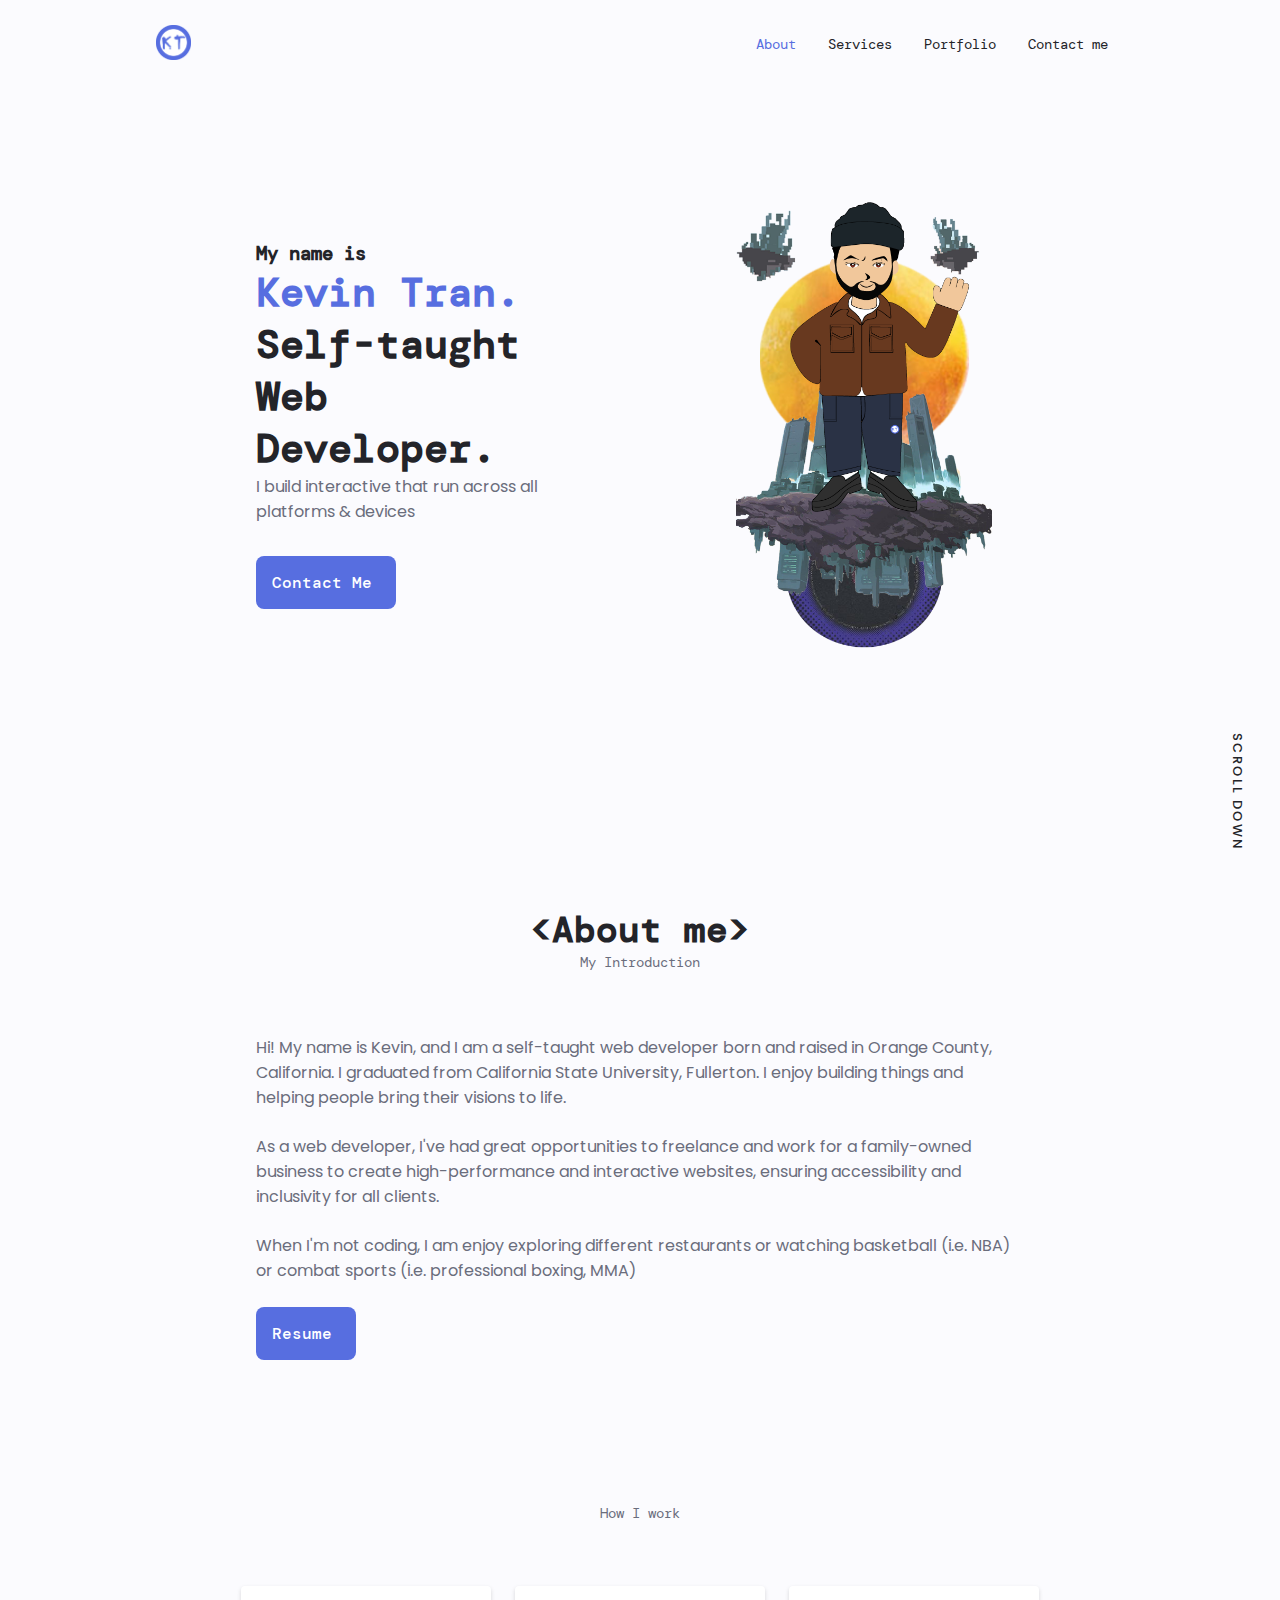
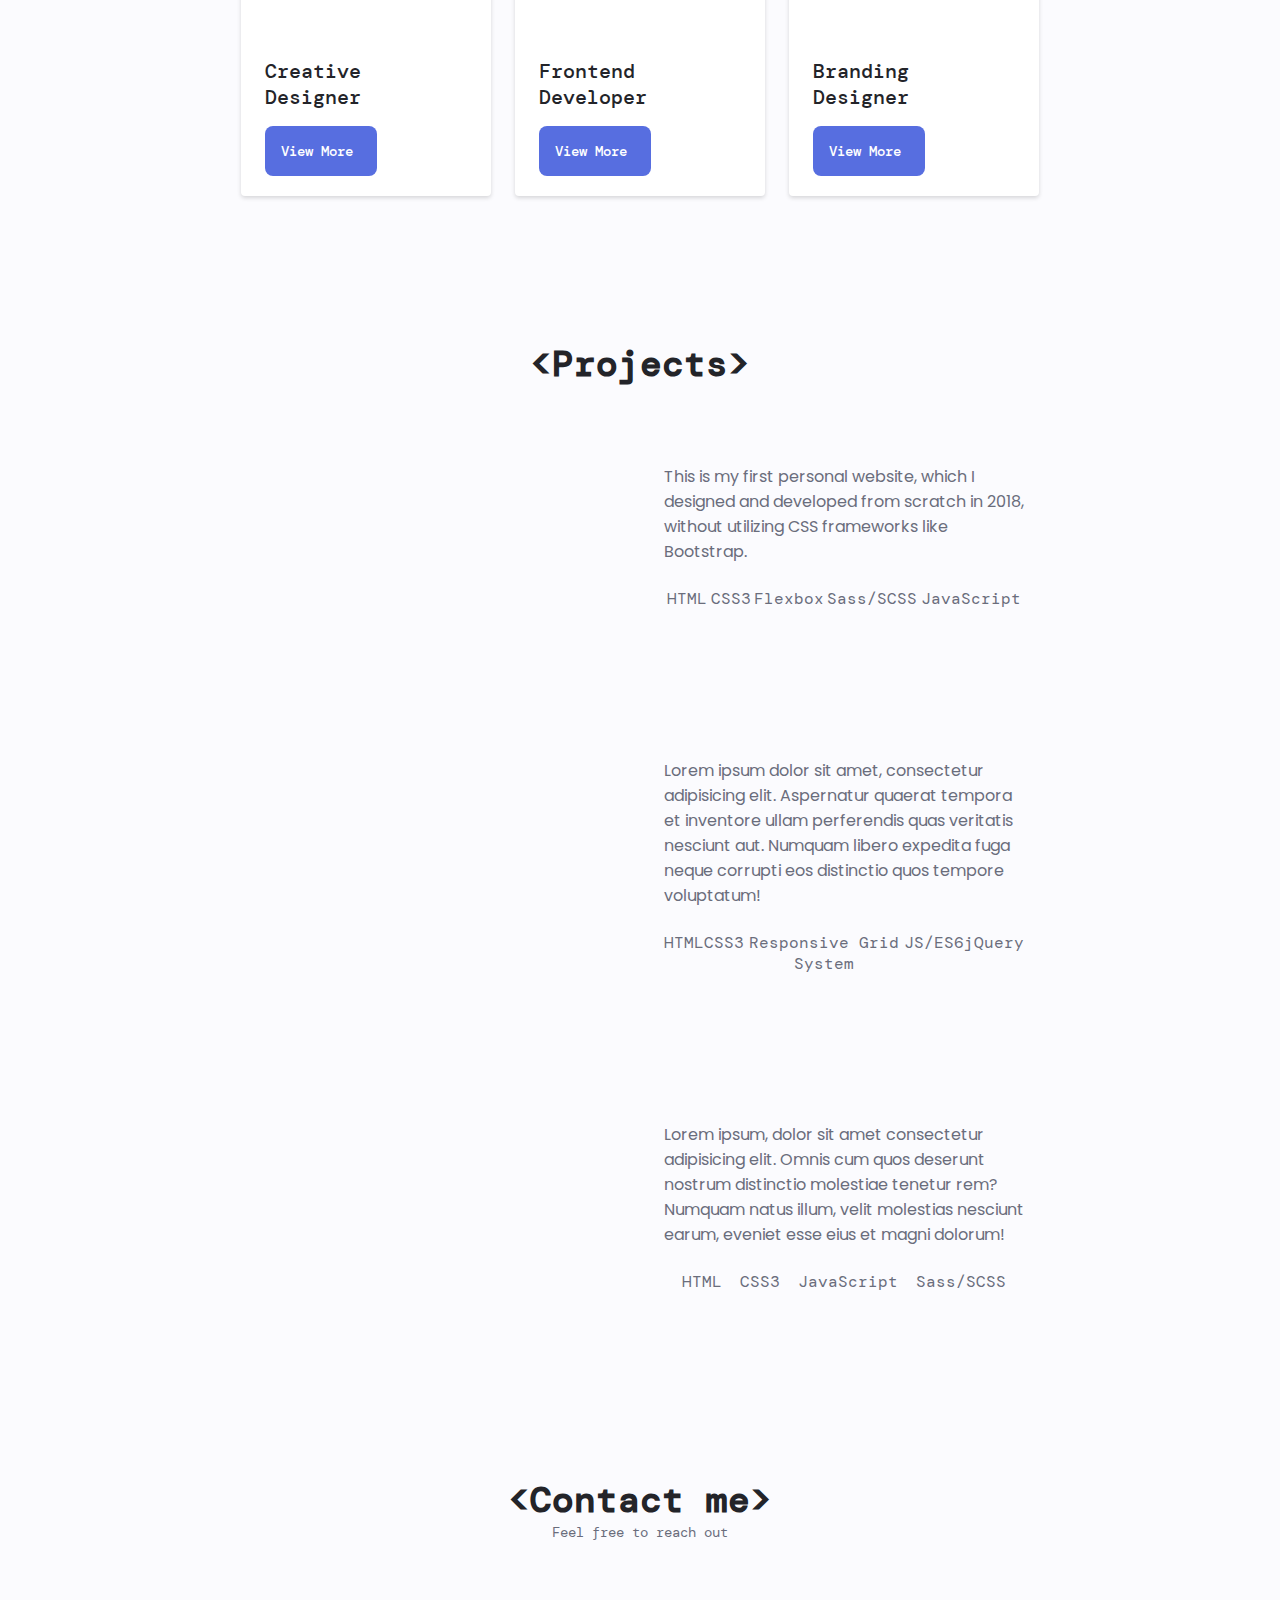
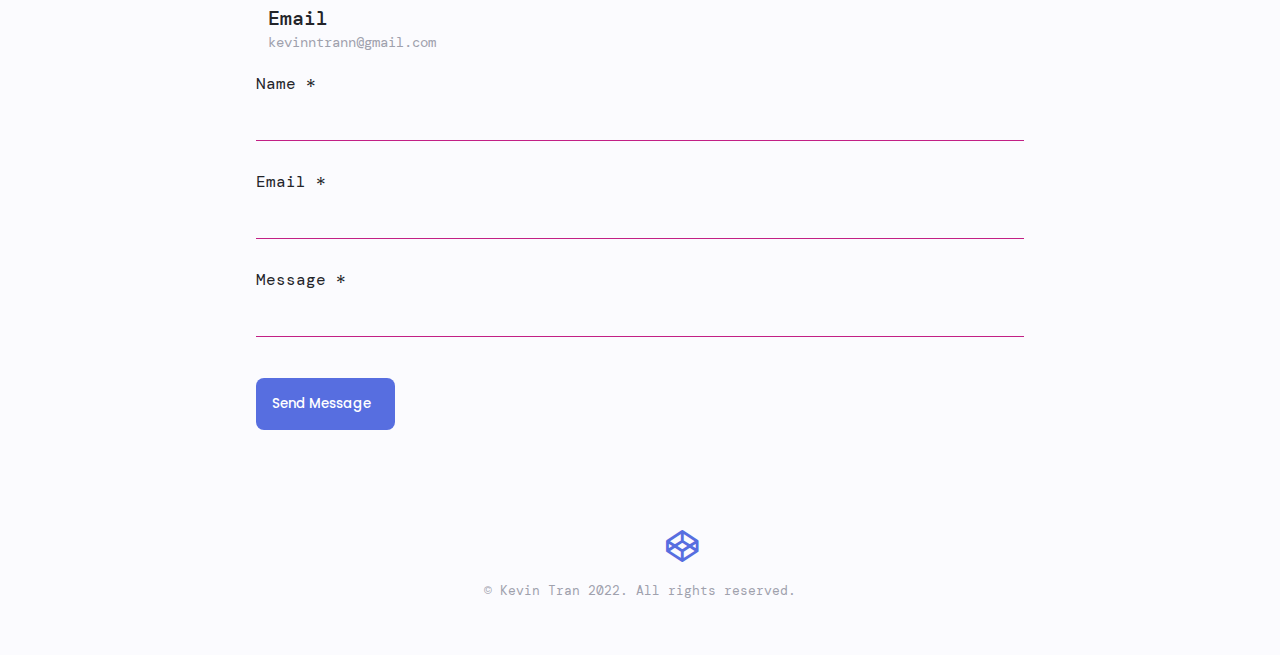
==== index.html @ 06f85f7e "initial commit" ====
<!DOCTYPE html>
<html lang="en">

<head>
    <meta charset="UTF-8">
    <meta name="viewport" content="width=device-width, initial-scale=1.0">

    <!--==================== UNICONS ====================-->
    <link rel="stylesheet" href="https://unicons.iconscout.com/release/v4.0.0/css/line.css">
    <link rel="stylesheet" href="https://cdnjs.cloudflare.com/ajax/libs/font-awesome/6.0.0/css/all.min.css">


    <!--==================== CSS ====================-->
    <link rel="stylesheet" href="./assets/css/styles.css">

    <title>Web Developer | Kevin Tran</title>
</head>

<body>
    <!--==================== HEADER ====================-->
    <header class="header" id="header">
        <nav class="nav container">
            <a href="#main" class="nav__logo"><img src="./assets/img/logo_alt.png"></a>

            <div class="nav__menu" id="nav-menu">
                <ul class="nav__list grid">
                    <li class="nav__item">
                        <a href="#about" class="nav__link active-link">
                            <i class="uil uil-user"></i> About
                        </a>
                    </li>
                    <li class="nav__item">
                        <a href="#services" class="nav__link">
                            <i class="uil uil-briefcase-alt"></i> Services
                        </a>
                    </li>
                    <li class="nav__item">
                        <a href="#portfolio" class="nav__link">
                            <i class="uil uil-scenery"></i> Portfolio
                        </a>
                    </li>
                    <li class="nav__item">
                        <a href="#contact" class="nav__link">
                            <i class="uil uil-message"></i> Contact me
                        </a>
                    </li>
                </ul>
                <i class="uil uil-times nav__close" id="nav-close"></i>
            </div>

            <div class="nav__btns">
                <!-- Theme change button -->
                <i class="uil uil-moon change-theme" id="theme-button"></i>

                <div class="nav__toggle" id="nav-toggle">
                    <i class="uil uil-bars"></i>
                    <!-- <i class="uil uil-apps"></i> -->
                </div>
            </div>
        </nav>
    </header>

    <!--==================== MAIN ====================-->
    <main class="main" id="main">

        <section class="home section">

            <div class="home__container container grid">
                <div class="home__content grid">

                    <div class="home__img"><img src="assets/img/self-char_hero.png" alt="" class=""></div>


                    <div class="home__data">
                        <h3>My name is</h3>
                        <h1 class="home__title"><span class="home__name">Kevin Tran.</span></h1>
                        <h1 class="home__title">Self-taught Web Developer.</h1>

                        <p class="home__description">I build interactive that run across all platforms & devices </p>
                        <a href="#contact" class="button button--flex">
                            Contact Me <i class="uil uil-message button__icon"></i>
                        </a>

                    </div>

                    <div class="home__social-mobile">

                        <a href="https://twitter.com/KTranDev" target="_blank" class="home__social-icon">
                            <i class="uil uil-twitter-alt"></i>
                        </a>

                        <a href="https://github.com/nivekt24" target="_blank" class="home__social-icon">
                            <i class="uil uil-github-alt"></i>
                        </a>

                        <a href="https://codepen.io/KTranDev" target="_blank" class="home__social-icon">
                            <i class="fab fa-codepen"></i>
                        </a>


                    </div>
                </div>

                <div class="home__scroll">
                    <a href="#about" class="home__scroll-button button--flex">

                        <span class="home__scroll-name">Scroll down</span>
                        <i class="uil uil-arrow-right home__scroll-arrow"></i>

                    </a>
                </div>
            </div>
            </div>
        </section>



        <!--==================== ABOUT ====================-->
        <section class="about section" id="about">
            <h2 class="section__title">&lt;About me&gt;</h2>
            <span class="section__subtitle">My Introduction</span>

            <div class="about__container container grid">

                <div class="about__data">
                    <p class="about__description">
                        Hi! My name is Kevin, and I am a self-taught web developer born and raised in Orange County,
                        California. I graduated from California State University, Fullerton. I enjoy building things and
                        helping people bring their visions to life.
                    </p>

                    <p class="about__description">
                        As a web developer, I've had great opportunities to freelance and work for a family-owned
                        business to create high-performance and interactive websites, ensuring accessibility and
                        inclusivity for all clients.
                    </p>

                    <p class="about__description">
                        When I'm not coding, I am enjoy exploring different restaurants or watching basketball (i.e.
                        NBA)
                        or combat sports (i.e. professional boxing, MMA)
                    </p>




                    <div class="about__buttons">
                        <a download="" href="assets/pdf/" class="button button--flex">
                            Resume<i class="uil uil-download-alt button__icon"></i>
                        </a>
                    </div>



                </div>


            </div>
        </section>

        <!--==================== SERVICES ====================-->
        <section class="services section" id="services">
            <!-- <h2 class="section__title">&lt;Services&gt;</h2> -->
            <span class="section__subtitle">How I work</span>

            <div class="services__container container grid">
                <!--==================== SERVICES 1 ====================-->
                <div class="services__content">
                    <div>
                        <i class="uil uil-web-grid services__icon"></i>
                        <h3 class="services__title">Creative<br> Designer</h3>
                    </div>

                    <span class="button button--flex button--small button--link services__button">
                        View More
                        <i class="uil uil-arrow-right button__icon"></i>
                    </span>

                    <div class="services__modal">
                        <div class="services__modal-content">
                            <h4 class="services__modal-title">Designer</h4>
                            <i class="uil uil-times services__modal-close"></i>

                            <ul class="services__modal-services grid">
                                <li class="services__modal-service">
                                    <!-- <i class="uil uil-check-circle services__modal-icon"></i> -->
                                    <p>I value simple content structure, clean design pattern, and thoughtful
                                        interaction.</p>
                                </li>
                                <li class="services__modal-service">
                                    <p>Things I design:

                                        UX, UI, Web, Mobile, Apps, Logos</p>
                                </li>
                                <!-- <li class="services__modal-service">
                                        <i class="uil uil-check-circle services__modal-icon"></i>
                                        <p>I create ux element interactions.</p>
                                    </li>
                                    <li class="services__modal-service">
                                        <i class="uil uil-check-circle services__modal-icon"></i>
                                        <p>I position your company brand.</p>
                                    </li> -->
                                <li class="services__modal-service"></li>
                                <p>Tools (for mockups/web design):</p>
                                <li>Figma</li>
                                <li>Adobe Photoshop</li>
                                <li>Adobe Illustrator</li>

                            </ul>
                        </div>
                    </div>
                </div>
                <!--==================== SERVICES 2 ====================-->
                <div class="services__content">
                    <div>
                        <i class="uil uil-arrow services__icon"></i>
                        <h3 class="services__title">Frontend <br> Developer</h3>
                    </div>

                    <span class="button button--flex button--small button--link services__button">
                        View More
                        <i class="uil uil-arrow-right button__icon"></i>
                    </span>

                    <div class="services__modal">
                        <div class="services__modal-content">
                            <h4 class="services__modal-title">Frontend <br> Developer</h4>
                            <i class="uil uil-times services__modal-close"></i>

                            <ul class="services__modal-services grid">
                                <li class="services__modal-service">
                                    <i class="uil uil-check-circle services__modal-icon"></i>
                                    <p>I personally like to code things from scratch and bring my ideas to life.</p>
                                </li>
                                <li class="services__modal-service">
                                    <i class="uil uil-check-circle services__modal-icon"></i>
                                    <p>Web page development.</p>
                                </li>
                                <li class="services__modal-service">
                                    <i class="uil uil-check-circle services__modal-icon"></i>
                                    <p>I create ux element interactions.</p>
                                </li>
                                <li class="services__modal-service">
                                    <p>Languages used:</p>
                                <li>HTML, CSS, SASS, LESS</li>
                                </li>
                                <li class="services__modal-service">
                                    <p>Dev Tools:</p>
                                <li>VSCode</li>
                                <li>Tailwind CSS</li>
                                <li>Bulma</li>
                                <li>Codepen</li>
                                <li>Codekit</li>
                                <li>Codepen</li>
                                <li>Github</li>
                                <li>Gitlab</li>
                                </li>

                            </ul>
                        </div>
                    </div>
                </div>
                <!--==================== SERVICES 3 ====================-->
                <div class="services__content">
                    <div>
                        <i class="uil uil-pen services__icon"></i>
                        <h3 class="services__title">Branding <br> Designer</h3>
                    </div>

                    <span class="button button--flex button--small button--link services__button">
                        View More
                        <i class="uil uil-arrow-right button__icon"></i>
                    </span>

                    <div class="services__modal">
                        <div class="services__modal-content">
                            <h4 class="services__modal-title">Branding <br> Designer</h4>
                            <i class="uil uil-times services__modal-close"></i>

                            <ul class="services__modal-services grid">
                                <li class="services__modal-service">
                                    <i class="uil uil-check-circle services__modal-icon"></i>
                                    <p></p>
                                </li>
                                <li class="services__modal-service">
                                    <i class="uil uil-check-circle services__modal-icon"></i>
                                    <p></p>
                                </li>
                                <li class="services__modal-service">
                                    <i class="uil uil-check-circle services__modal-icon"></i>
                                    <p></p>
                                </li>
                                <li class="services__modal-service">
                                    <i class="uil uil-check-circle services__modal-icon"></i>
                                    <p>I position your company brand.</p>
                                </li>
                            </ul>
                        </div>
                    </div>
                </div>
            </div>
        </section>

        <!--==================== PORTFOLIO ====================-->
        <section class="portfolio section" id="portfolio">
            <h2 class="section__title">&lt;Projects&gt;</h2>
            <span class="section__subtitle"></span>

            <div class="portfolio__container container grid">
                <img src="" alt="" class="about__img">

                <div class="project__data">
                    <p class="project__details">This is my first personal website, which I designed and developed from
                        scratch in 2018, without utilizing CSS frameworks like Bootstrap.</p>

                    <div class="skill__list">
                        <div>
                            <!-- <span class="about__info-title">03</span> -->
                            <span class="skill__name">HTML</span>
                        </div>

                        <div>
                            <!-- <span class="about__info-title">20+</span> -->
                            <span class="skill__name">CSS3</span>
                        </div>

                        <div>
                            <!-- <span class="about__info-title">01</span> -->
                            <span class="skill__name">Flexbox</span>
                        </div>
                        <div>
                            <!-- <span class="about__info-title">01</span> -->
                            <span class="skill__name">Sass/SCSS</span>
                        </div>
                        <div>
                            <!-- <span class="about__info-title">01</span> -->
                            <span class="skill__name">JavaScript</span>
                        </div>
                    </div>

                </div>


                <img src="" alt="" class="about__img">

                <div class="project__data">


                    <p class="project__details">Lorem ipsum dolor sit amet, consectetur adipisicing elit. Aspernatur
                        quaerat tempora et inventore ullam perferendis quas veritatis nesciunt aut. Numquam libero
                        expedita fuga neque corrupti eos distinctio quos tempore voluptatum!</p>

                    <div class="skill__list">
                        <div>
                            <!-- <span class="about__info-title">03</span> -->
                            <span class="skill__name">HTML</span>
                        </div>

                        <div>
                            <!-- <span class="about__info-title">20+</span> -->
                            <span class="skill__name">CSS3</span>
                        </div>

                        <div>
                            <!-- <span class="about__info-title">01</span> -->
                            <span class="skill__name">Responsive Grid System</span>
                        </div>
                        <div>
                            <!-- <span class="about__info-title">01</span> -->
                            <span class="skill__name">JS/ES6</span>
                        </div>
                        <div>
                            <!-- <span class="about__info-title">01</span> -->
                            <span class="skill__name">jQuery</span>
                        </div>
                    </div>

                </div>



                <img src="" alt="" class="about__img">

                <div class="project__data">
                    <p class="project__details">Lorem ipsum, dolor sit amet consectetur adipisicing elit. Omnis cum
                        quos deserunt nostrum distinctio molestiae tenetur rem? Numquam natus illum, velit molestias
                        nesciunt earum, eveniet esse eius et magni dolorum!</p>

                    <div class="skill__list">
                        <div>
                            <!-- <span class="skill-list-title">03</span> -->
                            <span class="skill__name">HTML</span>
                        </div>

                        <div>
                            <!-- <span class="about__info-title">20+</span> -->
                            <span class="skill__name">CSS3</span>
                        </div>

                        <div>
                            <!-- <span class="about__info-title">01</span> -->
                            <span class="skill__name">JavaScript</span>
                        </div>
                        <div>

                            <span class="skill__name">Sass/SCSS</span>
                        </div>
                    </div>

                </div>

            </div>
        </section>



        <!--==================== CONTACT ME ====================-->
        <section class="contact section" id="contact">
            <h2 class="section__title">&lt;Contact me&gt;</h2>
            <span class="section__subtitle">Feel free to reach out</span>

            <div class="contact__container container">
                <div class="contact__information">
                    <i class="uil uil-envelope-alt contact__icon"></i>
                    <div>
                        <h3 class="contact__title">Email</h3>
                        <span class="contact__subtitle">kevinntrann@gmail.com</span>
                    </div>
                </div>

                <form action="https://formsubmit.co/kevinntrann@gmail.com" class="contact__form" method="POST">
                    <input type="hidden" name="_captcha" value="false">
                    <div class="contact__content">
                        <input type="text" class="contact__input" name="name" placeholder="" required>
                        <label for="text" class="contact__label">Name *</label>
                    </div>
                    <div class="contact__content">
                        <input type="email" class="contact__input" name="email" placeholder="" required>
                        <label for="text" class="contact__label">Email *</label>
                    </div>
                    <input type="hidden" name="_next" value="https://ktran.gq/thankyou.html">
                    <div class="contact__content">
                        <input type="text" class="contact__input" name="message" placeholder="" required>
                        <label for="text" class="contact__label">Message *</label>
                    </div>
                    <div class="contact__button">
                        <button class="button button--flex" type="submit">Send Message <i
                                class="uil uil-message button__icon"></i></button>
                    </div>
                </form>

            </div>

        </section>
    </main>


    <!--==================== FOOTER ====================-->
    <footer class="footer">
        <div class="footer__bg">
            <div class="footer__container container">

                <div class="footer__social">
                    <a href="" target="_blank" class="footer__social-link">
                        <i class="uil uil-envelope"></i>
                    </a>
                    <a href="https://github.com/nivekt24" target="_blank" class="footer__social-link">
                        <i class="uil uil-github-alt"></i>
                    </a>
                    <a href="https://twitter.com/ktrandev" target="_blank" class="footer__social-link">
                        <i class="uil uil-twitter-alt"></i>
                    </a>
                    <a href="https://codepen.io/KTranDev" target="_blank" class="footer__social-link">
                        <i class="fab fa-codepen"></i>
                    </a>
                </div>



                <span class="footer__copy">
                    &#169; Kevin Tran 2022. All rights reserved.
                </span>

            </div>
        </div>
    </footer>


    <!--==================== SCROLL TOP ====================-->
    <a href="#" class="scrollup" id="scroll-up" alt="hero-section">
        <i class="uil uil-arrow-up scrollup__icon"></i>
    </a>

    <!--==================== MAIN JS ====================-->
    <script src="./assets/js/main.js"></script>


</body>

</html>
---- assets/css/styles.css ----
/*==================== GOOGLE FONTS ====================*/
@import url('https://fonts.googleapis.com/css2?family=Poppins:wght@400;500;600&display=swap');
@import url('https://fonts.googleapis.com/css2?family=DM+Mono:wght@300;400;500&display=swap');

/*==================== VARIABLES CSS ====================*/
:root {
    --header-height: 4rem;

    /*========== Colors ==========*/
    /* Change favorite color */
    --hue-color: 230; /*Purple 250 - Green 142 - Blue 230 - Pink 340*/

    /* HSL color mode */
    --first-color: hsl(var(--hue-color), 69%, 61%);
    --first-color-second: hsl(var(--hue-color), 69%, 61%);
    --first-color-alt: hsl(var(--hue-color), 57%, 53%);
    --first-color-lighter: hsl(var(--hue-color), 92%, 85%);
    --title-color: hsl(var(--hue-color), 8%, 15%);
    --text-color: hsl(var(--hue-color), 8%, 45%);
    --text-color-light: hsl(var(--hue-color), 8%, 65%);
    --input-color: hsl(var(--hue-color), 70%, 96%);
    --body-color: hsl(var(--hue-color), 60%, 99%);
    --container-color: #fff;
    --link-bg-color: hsl(var(--hue-color), 69%, 61%);
    --link-color: #fff;
    --scroll-bar-color: hsl(var(--hue-color), 12%, 90%);
    --scroll-thumb-color: hsl(var(--hue-color), 12%, 80%);
    --color-btn-shadow-hover: 0 4px 7px rgba(0, 0, 0, 0.15), 0 100px 80px rgba(255, 255, 255, 0.02), 0 42px 33px rgba(255, 255, 255, 0.024), 0 22px 18px rgba(255, 255, 255, 0.028), 0 12px 10px rgba(255, 255, 255, 0.034), 0 7px 5px rgba(255, 255, 255, 0.04), 0 3px 2px rgba(255, 255, 255, 0.07);

    /*========== Font and typography ==========*/
    --body-font: 'Poppins', sans-serif;
    --body-font-2: 'DM Mono', monospace;

    /* .5rem = 8px, 1rem = 16px, 1.5rem = 24px ... */
    --big-font-size: 2rem;
    --h1-font-size: 1.5rem;
    --h2-font-size: 1.25rem;
    --h3-font-size: 1.125rem;
    --normal-font-size: .938rem;
    --small-font-size: .813rem;
    --smaller-font-size: .75rem;

    /*========== Font weight ==========*/
    --font-medium: 500;
    --font-semi-bold: 600;
    /* --font-medium: 400;
    --font-semi-bold: 500; */

    /*========== Margin Bottom ==========*/
    /* .25rem = 4px, .5rem = 8px, .75rem = 12px ... */
    --mb-0-25: .25rem;
    --mb-0-5: .5rem;
    --mb-0-75: .75rem;
    --mb-1: 1rem;
    --mb-1-5: 1.5rem;
    --mb-2: 2rem;
    --mb-2-5: 2.5rem;
    --mb-3: 3rem;

    /*========== z index ==========*/
    --z-tooltip: 10;
    --z-fixed: 100;
    --z-modal: 1000;
}

/* Font size for large devices */
@media screen and (min-width: 968px) {
    :root {
        /* --big-font-size: 3rem; */
        --big-font-size: 2.5rem;
        --h1-font-size: 2.25rem;
        --h2-font-size: 1.5rem;
        --h3-font-size: 1.25rem;
        --normal-font-size: 1rem;
        --small-font-size: .875rem;
        --smaller-font-size: .813rem;
    }
    
}

/*========== Variables Dark theme ==========*/
body.dark-theme{
    --first-color-second: hsl(var(--hue-color), 30%, 8%);
    --title-color: hsl(var(--hue-color), 8%, 95%);
    --text-color: hsl(var(--hue-color), 8%, 75%);
    --input-color: hsl(var(--hue-color), 29%, 16%);
    --body-color: hsl(var(--hue-color), 28%, 12%);
    --container-color: hsl(var(--hue-color), 29%, 16%);
    --scroll-bar-color: hsl(var(--hue-color), 12%, 48%);
    --scroll-thumb-color: hsl(var(--hue-color), 12%, 36%);
    --link-bg-color: #fff;
    --link-color: hsl(var(--hue-color), 30%, 8%);
}

/*========== Button Dark/Light ==========*/
.nav__btns{
    display:flex;
    align-items: center;
}

.change-theme{
    font-size: 1.25rem;
    color: var(--title-color);
    margin-right: var(--mb-1);
    cursor: pointer;
}

.change-theme:hover{
    color:var(--first-color);
}


/*==================== BASE ====================*/
*{
    box-sizing: border-box;
    padding: 0;
    margin: 0;
}

html {
    scroll-behavior: smooth;
}

body {
    margin: 0 0 var(--header-height) 0;
    /* font-family: var(--body-font); */
    font-family: var(--body-font-2);
    font-size: var(--normal-font-size);
    background-color: var(--body-color);
    color: var(--text-color);
}

h1,h2,h3,h4{
    color: var(--title-color);
    font-weight: var(--font-semi-bold);
}

ul {
    list-style: none;
}

a {
    /* added new color */
    color: var(--title-color);
    text-decoration: none;
    transition: .3s;
}

.nav__link:hover, .nav__link:focus {
    color: var(--first-color);
}


img {
    max-width: 100%;
    height: auto;
}


/*==================== REUSABLE CSS CLASSES ====================*/
.section {
    padding: 2rem 0 4rem;
}

.section__title{
    font-size: var(--h1-font-size);
}

.section__subtitle{
    display: block;
    font-size: var(--small-font-size);
    margin-bottom: var(--mb-3);
}

.section__title,
.section__subtitle{
    text-align: center;
}


/*==================== LAYOUT ====================*/
.container{
    max-width:768px;
    /* max-width: 900px; */
    margin-left: var(--mb-1-5);
    margin-right: var(--mb-1-5);
}

.grid {
    display: grid;
    gap: 1.5rem;
}

.header {
    width:100%;
    position: fixed;
    top: 0;
    left: 0;
    z-index: var(--z-fixed);
    background-color: var(--body-color);
}

/*==================== NAV ====================*/
.nav {
    max-width: 968px;
    height: var(--header-height);
    display: flex;
    justify-content: space-between;
    align-items: center;
    font-size: var(--small-font-size);
    
}

.nav__logo,
.nav__toggle {
    color: var(--title-color);
    font-weight: var(--font-medium);
}

.nav__logo {
    height: auto;
    width: 35px;
}

.nav__logo:hover {
    color: var(--first-color);
}

.nav__toggle {
    font-size: 1.5rem;
    cursor: pointer;
}

.nav__toggle:hover {
    color: var(--first-color);
}


@media screen and (max-width: 767px) {
    .nav__menu {
        position:fixed;
        top: 0;
        right: -100%;
        width: 100%;
        height: 100vh;
        background-color: var(--body-color);
        box-shadow: 0 -1px 4px rgba(0,0,0,.15);
        display: flex;
        justify-content: center;
        align-items: center;
        transition: .3s;
    }

    .nav__list {
        justify-items: center; 
        align-items: center; 
        width: 100%;
        gap: 2rem;
    }

    /* newly added */
    .nav__item {
    font-weight: 300;
    text-decoration: none;
    text-transform: uppercase;
    transition: all 0.4s;        
    }

    .nav__link {
        display: inline-block;
        background-image: linear-gradient(120deg, transparent 0%, transparent 50%, var(--link-bg-color) 50%);
       justify-content: center;
        background-size: 220%;
        font-size: var(--h1-font-size);
        color: var(--title-color);
        font-weight: var(--font-medium);
        transition: all 0.4s;

    }


    .nav__link:hover, .nav__link:focus {
    color: var(--link-color);
    background-position: 100%;
    transform: translateX(1rem);
    }


    .nav__close{
        position: absolute;
        right: 1.3rem;
        /* bottom: .5rem; -> top: .5rem; */
        top: .5rem;
        font-size: 1.5rem;
        cursor: pointer;
        color:var(--first-color);
    }

    .nav__close:hover{
        color:var(--first-color-alt);

    }

}

/* show menu */
.show-menu{
/* bottom: 0; to top: 0; */
/* top: 0;  */
right: 0;
}

/* Active link */
.active-link{
    color: var(--first-color);
}


/* Change background header */
.scroll-header{
    box-shadow: 0 -1px 4px rgba(0,0,0, .15);
}

/*==================== HOME ====================*/


.home {
    min-height: 90vh;   
}

.home__container {
    gap: 2rem;
}

.home__content {
    padding-top: 6rem;
    align-items: center;
    justify-self: center;
}


.home__img {
    width: 300px;
    animation: float 3s ease infinite;
    }

@keyframes float {
    0% {
        transform: translateY(-10px);
    }
    50% {
        transform: translateY(20px);
    }
    100% {
        transform: translateY(-10px);
    }
}


.home__title{
    font-size:var(--big-font-size);
}

.home__name{
    color: var(--first-color);
}

.home__subtitle{
    font-size:var(--h3-font-size);
    color:var(--text-color);
    font-weight: var(--font-medium);
    margin-bottom: var(--mb-0-75);
}

.home__description{
    /* added */
    font-family: var(--body-font);
    margin-bottom: var(--mb-2);
}

.home__social-mobile {
    margin-top: 1rem;
}

.home__social-mobile a {
    margin: 1rem;
}

.home__scroll{
    display:none;
}

.home__scroll-button{
    z-index: 6;
    position: absolute;
    right: -50px;
    bottom: 6rem;
    padding: 0 2rem;
    transform: rotate(90deg);
    color:var(--first-color);
    transition:.3s;
}

.home__scroll-button:hover{
    /* transform: translateY(.25rem); */
    transform: rotate(90deg) translateX(1rem);
}

.home__scroll-mouse{
    font-size: 2rem;
}

.home__scroll-name{
    font-family: var(--body-font);
    /* font-size: var(--small-font-size); */
    font-size: var(--smaller-font-size);
    color:var(--title-color);
    font-weight: var(--font-medium);
    /* added */
    letter-spacing: 2px;
    text-transform: uppercase;
    /* ends here */
    margin-right: var(--mb-0-25);
}

.home__scroll-arrow{
    font-size: 1.25rem;
}

/*==================== BUTTONS ====================*/
.button{
    display:inline-block;
    background-color: var(--first-color);
    color: #fff;
    padding: 1rem;
    border-radius: .5rem;
    font-weight: var(--font-medium);
}

.button:hover {
    background-color: var(--first-color-alt);
    box-shadow: var(--color-btn-shadow-hover);
}

.button__icon{
    font-size: 1.25rem;
    margin-left: var(--mb-0-5);
    transition: .3s;
}

.button--flex{
    display: inline-flex;
    align-items: center;
}
/*==================== ABOUT ====================*/
.about__img {
    width: 200px;
    border-radius: .5rem;
    justify-self: center;
    align-self: flex-start;
}

.about__description, .project__details {
   
    font-family: var(--body-font);
    margin-bottom: var(--mb-1-5);
}

.about__info,
.skill__list{
    display:flex;
    justify-content: space-evenly;
    margin-bottom: var(--mb-2-5);
}

.about__info-title{
    font-size: var(--h2-font-size);
    font-weight: var(--font-semi-bold);
    color:var(--title-color);
}

.about__info-name, .skill-name{
    font-size: var(--small-font-size);
}

.about__info-title,
.about__info-name,
.skill__name
{
    display: block;
    text-align: center;
}

.about__buttons{
   display:flex;
   /* justify-content: center; */

}

/*==================== SERVICES ====================*/
.services__container{
    gap: 1.5rem;
    grid-template-columns: repeat(2, 1fr);
}

.services__content{
    position: relative;
    background-color: var(--container-color);
    padding: 3.5rem .5rem 1.25rem 1.5rem;
    border-radius: .25rem;
    box-shadow: 0 2px 4px rgba(0,0,0, .15);
    transition: .3s;
}

.services__content:hover{
    box-shadow: 0 4px 8px rgba(0,0,0, .15);
}

.services__icon{
    display: block;
    font-size: 1.5rem;
    color: var(--first-color);
    margin-bottom: var(--mb-1);
}

.services__title{
    font-size: var(--h2-font-size);
    margin-bottom: var(--mb-1);
    font-weight: var(--font-medium);
}

.services__button{
    cursor: pointer;
    font-size: var(--small-font-size);
}

.services__button:hover .button__icon{
    transform: translateX(.25rem);
}

.services__modal{
    position: fixed;
    top: 0;
    left: 0;
    right: 0;
    bottom: 0;
    background-color: rgba(0,0,0, .5);
    display: flex;
    align-items: center;
    justify-content: center;
    padding: 0 1rem;
    z-index: var(--z-modal);
    opacity: 0;
    visibility: hidden;
    transition: .3s;
}

.services__modal-content{
    position: relative;
    text-align: center;
    background-color: var(--container-color);
    padding: 1.5rem;
    border-radius: .5rem;
}

.services__modal-services{
    row-gap: 0.3rem;
}

.services__modal-service{
    display: flex;
    margin-bottom: var(--mb-0-75);
}

.services__modal-title{
    font-size: var(--h3-font-size);
    font-weight: var(--font-medium);
    margin-bottom: var(--mb-1-5);
}

.services__modal-close{
    position: absolute;
    top: 1rem;
    right: 1rem;
    font-size: var(--first-color);
    cursor: pointer;
}

.services__modal-icon{
    color: var(--first-color);
    margin-right: var(--mb-0-25);
}

/* Active Modal */
.active-modal{
    opacity: 1;
    visibility: visible;
}



/*==================== CONTACT ME ====================*/

.contact__information{
    display: flex;
    margin-bottom: var(--mb-2);
}

.contact__icon{
    font-size: 2rem;
    color: var(--first-color);
    margin-right: var(--mb-0-75);
}

.contact__title{
    font-size: var(--h3-font-size);
    font-weight: var(--font-medium);
}

.contact__subtitle{
    font-size: var(--small-font-size);
    color: var(--text-color-light);
}

.contact__form {
    font-size: 25px;
    font-size: 1.5rem;
    width: 800px;
    max-width: 100%;
    margin-top: 2rem;
}


input[type=text], input[type=number], input[type=email], textarea {
    width: 100%;
    border: none;
    border-bottom: 1px solid #c22085;
    background: 0 0;
    display: block;
    font-family: var(--body-font);
    font-size: var(--normal-font-size);
    outline: 0;
    line-height: 2rem;
    color: var(--text-color-light);
    border-radius: 0;
    -webkit-border-radius: 0;
    padding: .25rem .5rem .5rem 0;
   
}


.contact__content{
    padding: .75rem 0 .25rem;
    margin-bottom: var(--mb-1);
    transition: all .3s;
}

.contact__input{
    width: 100%;
}

.contact__label{
    display: block;
    font-size: var(--normal-font-size);
    color: var(--title-color);
    transform: translateY(-4.25rem);
    /* transform: translateY(-2.25rem); */
    transform-origin:0 0;
    transition: all .3s;
}

.contact__input:focus + .contact__label{
    transform: translateY(-4.5rem) scale(.8);
    /* transform: translateY(-3.25rem) scale(.8); */
}

button {
    border:none;
    background-color:transparent;
    outline:none;
    background-color: var(--first-color);
    font-family: var(--body-font);
    color: #fff;
    padding: 1rem;
    border-radius: .5rem;
    font-weight: var(--font-medium);
}


/*==================== FOOTER ====================*/

.footer__bg{
    /* background-color: var(--first-color-second); */
    padding: 2rem 0 3rem;
}

.footer__title,
.footer__link{
    color: var(--text-color)
}

.footer__link:hover{
    color: var(--first-color-lighter);
}

.footer__title{
    text-align: center;
    margin-bottom: 2rem;
}

.footer__list{
    display: flex;
    justify-content: center;
    column-gap: 1.5rem;
    margin-bottom: 2rem;
}

.footer__social{
    display: flex;
    justify-content: center;
    column-gap: 1.25rem;
}

.footer__social-link{
    padding: .25rem;
    border-radius: .25rem;
    font-size: 2rem;
    display: inline-flex;
    align-items: center;
}

.footer__social-link:hover{
    color: var(--first-color-lighter);
}

.footer__copy{
    display: block;
    margin-top: 1rem;
    color: var(--text-color-light);
    text-align: center;
    font-size: var(--smaller-font-size);
}

.footer__title,
.footer__subtitle,
.footer__link,
.footer__social,
.footer__social-link{
    /* color: #fff; */
    color: var(--first-color);
}

/*========== SCROLL UP ==========*/
.scrollup{
    position: fixed;
    right: 1rem;
    bottom: -20%;
    background-color: var(--first-color);
    opacity: .8;
    padding: 0 .3rem;
    border-radius: .4rem;
    z-index: var(--z-tooltip);
    transition: .4s;

}

.scrollup:hover{
    background-color: var(--first-color-alt);
}

.scrollup__icon{
    font-size: 1.5rem;
    color: #fff;
}

/* Show scroll */
.show-scroll{
    bottom: 5rem;
}

/*========== SCROLL BAR ==========*/
::-webkit-scrollbar{
    width: .60rem;
    background-color: var(--scroll-bar-color);
    border-radius: .5rem;
}

::-webkit-scrollbar-thumb{
    background-color: var(--scroll-thumb-color);
    border-radius: .5rem;
}

/*==================== MEDIA QUERIES ====================*/
/* For small devices */
@media screen and (max-width: 350px){
    .container{
        margin-left: var(--mb-1);
        margin-right: var(--mb-1);
    }

    .nav__menu{
        padding: 2rem .25rem 4rem;
    }
    .nav__list{
        column-gap: 0;
    }

    .home__title {
        font-size: var(--h2-font-size);
    }



    .services__container{
        grid-template-columns: max-content;
        justify-content: center;
    }
    .services__content{
        padding-right: 3.5rem;
    }
    .services__modal{
        padding: 0 .5rem;
    }

    .project__img{
        width: 200px;
    }

    
}

/* For medium devices */
@media screen and (min-width: 568px){

    .home__data{
        grid-column: initial;
    }
   
 
 
    .project__container,
    .contact__container,
    .footer__container{
        grid-template-columns: repeat(2, 1fr);
        align-items: center;
    }

    .home__img{
 
        width: 80%;
        height: auto;
        overflow: visible!important;
        border-radius: 1rem;
        z-index: -100;
        justify-self: center;
    }


}

@media screen and (max-width: 767px) {
    .nav__logo {
        height: auto;
        width: 40px;
    }

    .home__img{
        background-repeat: no-repeat;
        width: 40%;
        height: auto;
        overflow: visible!important;
        border-radius: 1rem;
        z-index: -100;
        justify-self: center;
    }

    .home__social{
        display: none;
    }

}

@media screen and (min-width: 768px){
    .container{
        margin-left: auto;
        margin-right: auto;
    }

    body{
        margin: 0;
    }

    .section{
        padding: 6rem 4.5rem 3rem;
    }
    .section__subtitle{
        margin-bottom: 4rem;
    }

    .header{
        top:0;
        bottom: initial;
    }

    .header,
    .main,
    .footer__container{
        padding: 0 1rem;
    }

    .nav{
        height: calc(var(--header-height) + 1.5rem);
        column-gap: 1rem;
    }
    .nav__icon,
    .nav__close,
    .nav__toggle{
        display: none;
    }
    .nav__list{
        display: flex;
        column-gap: 2rem;
    }
    .nav__menu{
        margin-left: auto;
    }
    .change-theme{
        margin: 0;
    }


    .home__container{
        row-gap: 4rem;
    }


    .home__content{
        grid-template-columns: repeat(2, 1fr);
        padding-top: 5.5rem;
        column-gap: 8rem;
        align-items: center;
    }

    .about__container {
        max-width: 768px;
    }


    .home__img {
        order: 1;
    }

    
    .home__social-mobile {
        display: none;
    }

   
    .home__scroll{
        display: block;
    }

    .about__container{
        column-gap: 3rem;
        /* column-gap: 5rem; */
    }

    .about__img{
        width: 350px;
    }
    .about__description{
        text-align: initial;
    }
    .about__info{
        justify-content: space-between;
    }
    .about__buttons{
        justify-content: initial;
    }

    .services__icon{
        font-size: 2rem;
    }
    .service__content{
        padding: 6rem 0 2rem 2.5rem;
    }
    .services__modal-content{
        width: 450px;
    }

    .portfolio__container{
        grid-template-columns: repeat(2, 1fr);
        column-gap: 3rem;
        row-gap: 6rem;
    }

    .portfolio__img{
        width: 320px;
    }
    .portfolio__content{
        align-items: center;
    }

    .project{
        text-align: initial;
    }
    .project__bg{
        background: none;
    }
    .project__container{
        background-color: var(--first-color-second);
        border-radius: 1rem;
        padding: 3rem 2.5rem 0;
        grid-template-columns: 1fr max-content;
        column-gap: 3rem;
    }
    .project__data{
        padding-top: .8rem;
    }


    .footer__bg{
        padding: 3rem 0 3.5rem;
    }
}

/* For large devices */
@media screen and(min-width: 1024px){
    .header,
    .main,
    .footer__container{
        padding: 0;
    }

    .home__social{
        transform: translateX(-6rem);
    }

    .services__container{
        grid-template-columns: repeat(3, 238px);
    }

    .portfolio__content{
        column-gap: 5rem;
    }


    .contact__form{
        width: 460px;
    }
 
}

@media (min-width: 992px) { 
    .services__container{
        grid-template-columns: repeat(3, 250px);
        justify-content: center;
    }

    .services__title {
        font-size: var(--h3-font-size);
        margin-bottom: var(--mb-1);
        font-weight: var(--font-medium);
    }
}
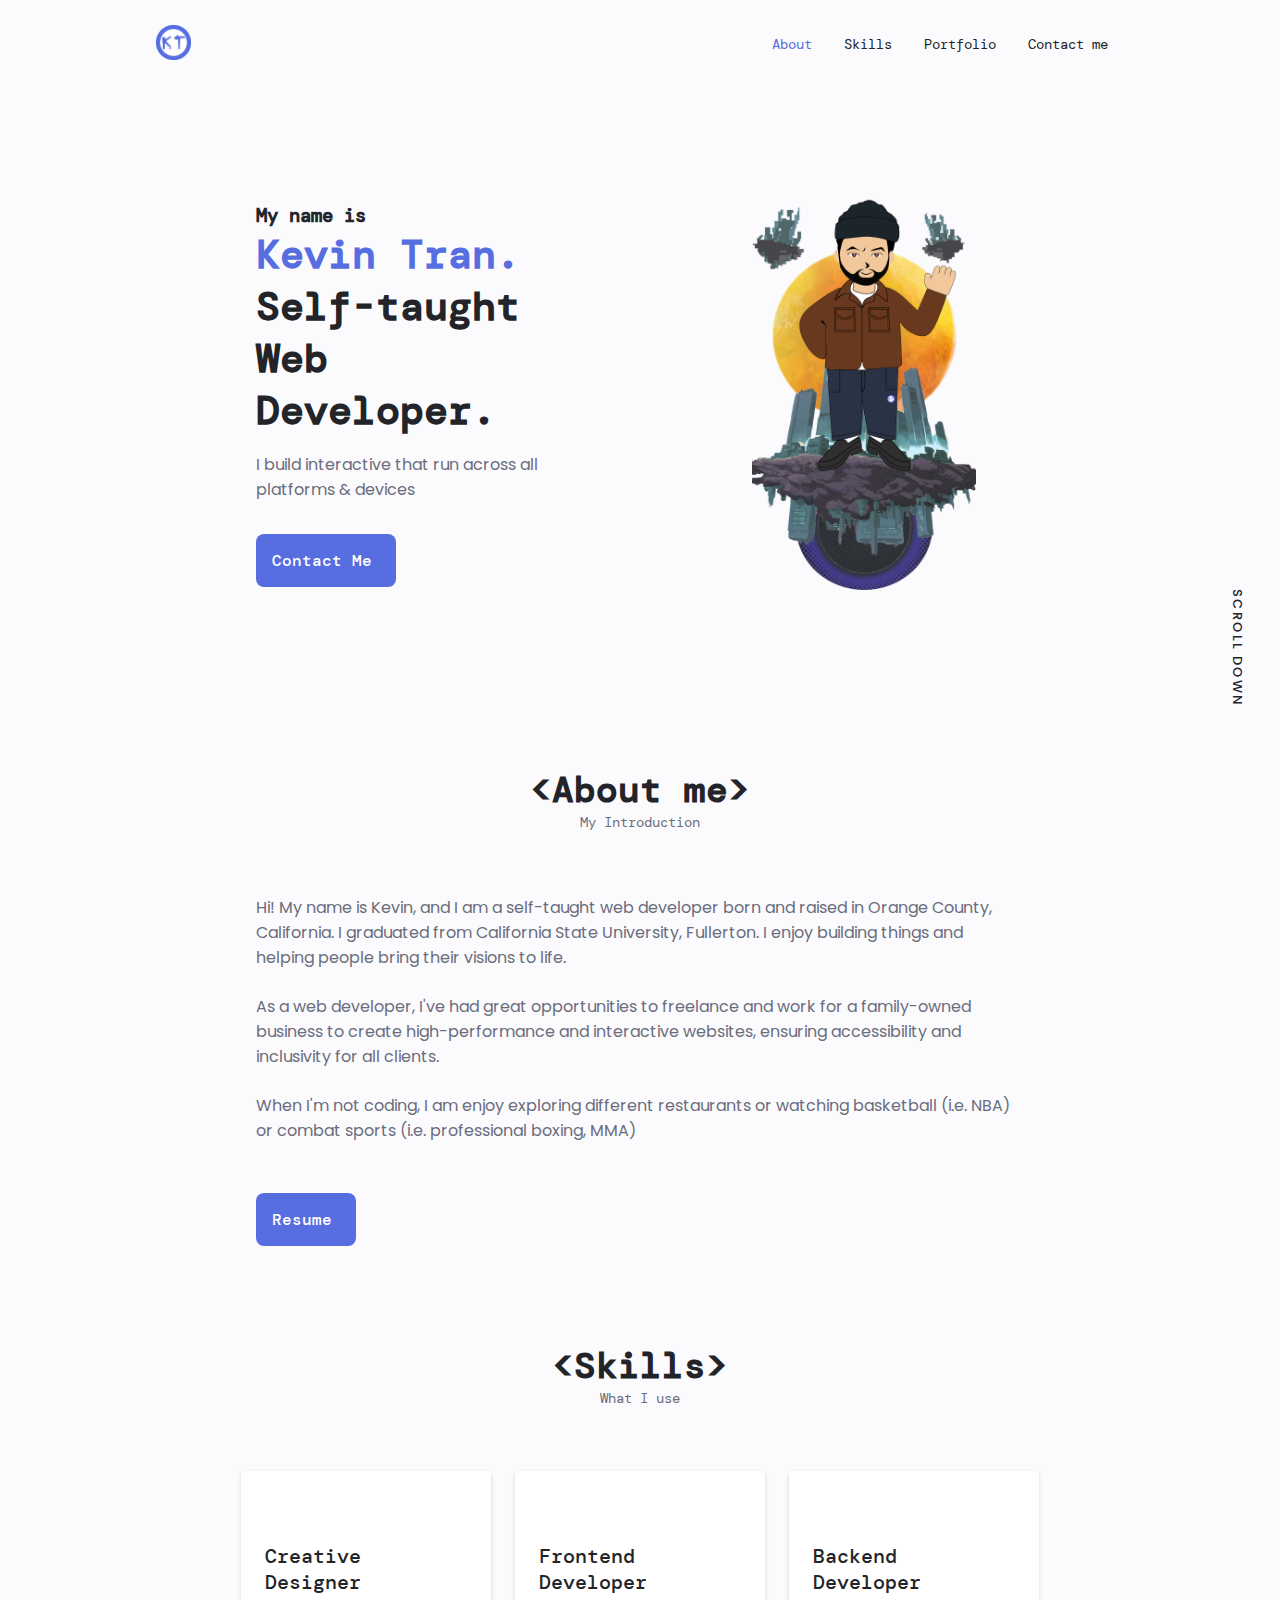
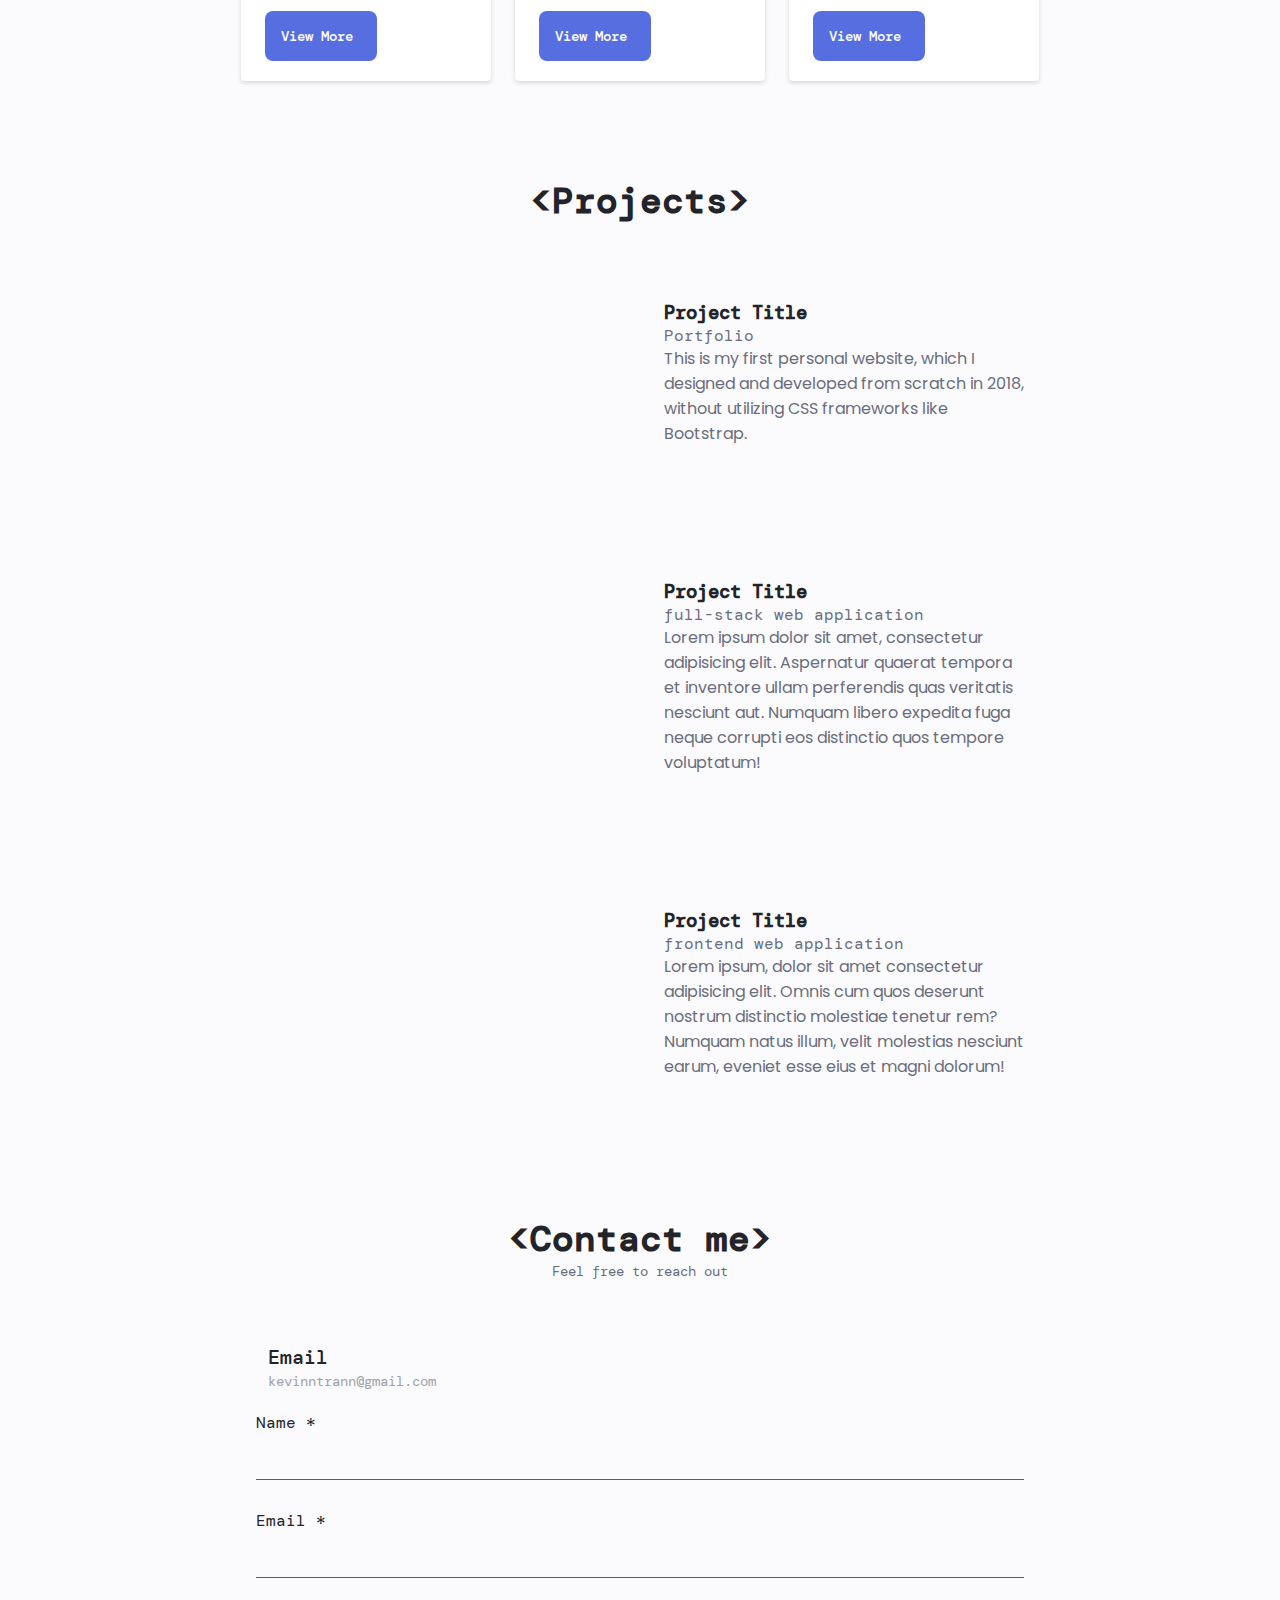
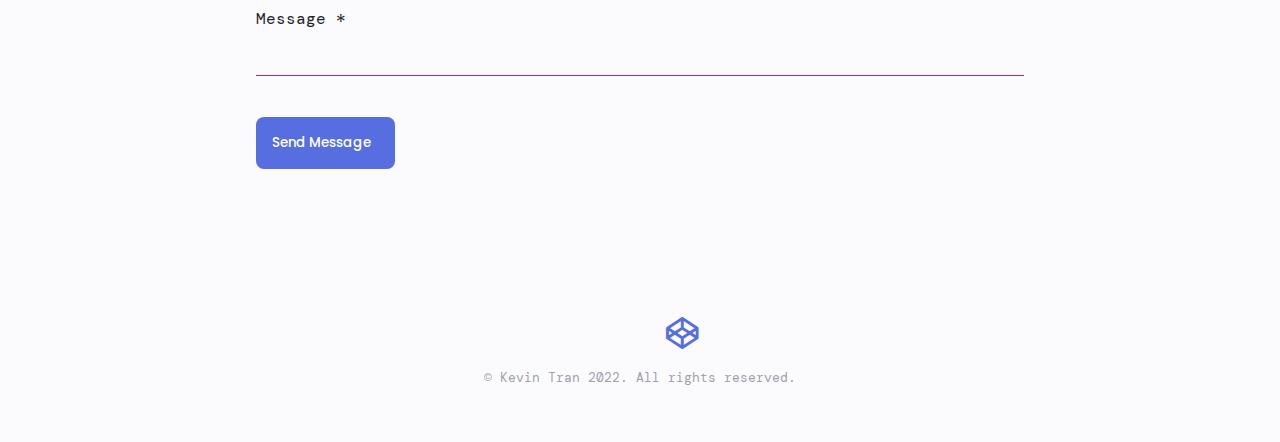
==== commit 31f36d8c: "fix style / edit skills info" ====
--- a/index.html
+++ b/index.html
@@ -30,8 +30,8 @@
                         </a>
                     </li>
                     <li class="nav__item">
-                        <a href="#services" class="nav__link">
-                            <i class="uil uil-briefcase-alt"></i> Services
+                        <a href="#skills" class="nav__link">
+                            <i class="uil uil-briefcase-alt"></i> Skills
                         </a>
                     </li>
                     <li class="nav__item">
@@ -83,22 +83,7 @@
 
                     </div>
 
-                    <div class="home__social-mobile">
-
-                        <a href="https://twitter.com/KTranDev" target="_blank" class="home__social-icon">
-                            <i class="uil uil-twitter-alt"></i>
-                        </a>
-
-                        <a href="https://github.com/nivekt24" target="_blank" class="home__social-icon">
-                            <i class="uil uil-github-alt"></i>
-                        </a>
-
-                        <a href="https://codepen.io/KTranDev" target="_blank" class="home__social-icon">
-                            <i class="fab fa-codepen"></i>
-                        </a>
-
-
-                    </div>
+
                 </div>
 
                 <div class="home__scroll">
@@ -158,49 +143,42 @@
             </div>
         </section>
 
-        <!--==================== SERVICES ====================-->
-        <section class="services section" id="services">
-            <!-- <h2 class="section__title">&lt;Services&gt;</h2> -->
-            <span class="section__subtitle">How I work</span>
-
-            <div class="services__container container grid">
-                <!--==================== SERVICES 1 ====================-->
-                <div class="services__content">
+        <!--==================== SKILLS ====================-->
+        <section class="skills section" id="skills">
+            <h2 class="section__title">&lt;Skills&gt;</h2>
+            <span class="section__subtitle">What I use</span>
+
+            <div class="skills__container container grid">
+                <!--==================== Skills 1 ====================-->
+                <div class="skills__content">
                     <div>
-                        <i class="uil uil-web-grid services__icon"></i>
-                        <h3 class="services__title">Creative<br> Designer</h3>
-                    </div>
-
-                    <span class="button button--flex button--small button--link services__button">
+                        <i class="uil uil-web-grid skills__icon"></i>
+                        <h3 class="skills__title">Creative<br> Designer</h3>
+                    </div>
+
+                    <span class="button button--flex button--small button--link skills__button">
                         View More
                         <i class="uil uil-arrow-right button__icon"></i>
                     </span>
 
-                    <div class="services__modal">
-                        <div class="services__modal-content">
-                            <h4 class="services__modal-title">Designer</h4>
-                            <i class="uil uil-times services__modal-close"></i>
-
-                            <ul class="services__modal-services grid">
-                                <li class="services__modal-service">
-                                    <!-- <i class="uil uil-check-circle services__modal-icon"></i> -->
+                    <div class="skills__modal">
+                        <div class="skills__modal-content">
+                            <h4 class="skills__modal-title">Designer</h4>
+                            <i class="uil uil-times skills__modal-close"></i>
+
+                            <ul class="skills__modal-skills grid">
+                                <li class="skills__modal-service">
+
                                     <p>I value simple content structure, clean design pattern, and thoughtful
                                         interaction.</p>
                                 </li>
-                                <li class="services__modal-service">
+                                <li class="skills__modal-service">
                                     <p>Things I design:
 
                                         UX, UI, Web, Mobile, Apps, Logos</p>
                                 </li>
-                                <!-- <li class="services__modal-service">
-                                        <i class="uil uil-check-circle services__modal-icon"></i>
-                                        <p>I create ux element interactions.</p>
-                                    </li>
-                                    <li class="services__modal-service">
-                                        <i class="uil uil-check-circle services__modal-icon"></i>
-                                        <p>I position your company brand.</p>
-                                    </li> -->
-                                <li class="services__modal-service"></li>
+
+                                <li class="skills__modal-service"></li>
                                 <p>Tools (for mockups/web design):</p>
                                 <li>Figma</li>
                                 <li>Adobe Photoshop</li>
@@ -210,90 +188,79 @@
                         </div>
                     </div>
                 </div>
-                <!--==================== SERVICES 2 ====================-->
-                <div class="services__content">
+                <!--==================== Skills 2 ====================-->
+                <div class="skills__content">
                     <div>
-                        <i class="uil uil-arrow services__icon"></i>
-                        <h3 class="services__title">Frontend <br> Developer</h3>
-                    </div>
-
-                    <span class="button button--flex button--small button--link services__button">
+                        <i class="uil uil-arrow skills__icon"></i>
+                        <h3 class="skills__title">Frontend <br> Developer</h3>
+                    </div>
+
+                    <span class="button button--flex button--small button--link skills__button">
                         View More
                         <i class="uil uil-arrow-right button__icon"></i>
                     </span>
 
-                    <div class="services__modal">
-                        <div class="services__modal-content">
-                            <h4 class="services__modal-title">Frontend <br> Developer</h4>
-                            <i class="uil uil-times services__modal-close"></i>
-
-                            <ul class="services__modal-services grid">
-                                <li class="services__modal-service">
-                                    <i class="uil uil-check-circle services__modal-icon"></i>
+                    <div class="skills__modal">
+                        <div class="skills__modal-content">
+                            <h4 class="skills__modal-title">Frontend <br> Developer</h4>
+                            <i class="uil uil-times skills__modal-close"></i>
+
+                            <ul class="skills__modal-skills grid">
+                                <li class="skills__modal-service">
+                                    <i class="uil uil-check-circle skills__modal-icon"></i>
                                     <p>I personally like to code things from scratch and bring my ideas to life.</p>
                                 </li>
-                                <li class="services__modal-service">
-                                    <i class="uil uil-check-circle services__modal-icon"></i>
+                                <li class="skills__modal-service">
+                                    <i class="uil uil-check-circle skills__modal-icon"></i>
                                     <p>Web page development.</p>
                                 </li>
-                                <li class="services__modal-service">
-                                    <i class="uil uil-check-circle services__modal-icon"></i>
+                                <li class="skills__modal-service">
+                                    <i class="uil uil-check-circle skills__modal-icon"></i>
                                     <p>I create ux element interactions.</p>
                                 </li>
-                                <li class="services__modal-service">
-                                    <p>Languages used:</p>
-                                <li>HTML, CSS, SASS, LESS</li>
-                                </li>
-                                <li class="services__modal-service">
+                                <li class="skills__modal-service">
                                     <p>Dev Tools:</p>
-                                <li>VSCode</li>
-                                <li>Tailwind CSS</li>
-                                <li>Bulma</li>
-                                <li>Codepen</li>
-                                <li>Codekit</li>
-                                <li>Codepen</li>
-                                <li>Github</li>
-                                <li>Gitlab</li>
+                                <li>HTML 5</li>
+                                <li>CSS 3</li>
+                                <li>JavaScript ES6</li>
+                                <li>TypeScript</li>
+                                <li>React JS</li>
+                                <li>Redux</li>
+                                <li>Gatsby JS</li>
                                 </li>
 
                             </ul>
                         </div>
                     </div>
                 </div>
-                <!--==================== SERVICES 3 ====================-->
-                <div class="services__content">
+                <!--==================== Skills 3 ====================-->
+                <div class="skills__content">
                     <div>
-                        <i class="uil uil-pen services__icon"></i>
-                        <h3 class="services__title">Branding <br> Designer</h3>
-                    </div>
-
-                    <span class="button button--flex button--small button--link services__button">
+                        <i class="uil uil-pen skills__icon"></i>
+                        <h3 class="skills__title">Backend <br> Developer</h3>
+                    </div>
+
+                    <span class="button button--flex button--small button--link skills__button">
                         View More
                         <i class="uil uil-arrow-right button__icon"></i>
                     </span>
 
-                    <div class="services__modal">
-                        <div class="services__modal-content">
-                            <h4 class="services__modal-title">Branding <br> Designer</h4>
-                            <i class="uil uil-times services__modal-close"></i>
-
-                            <ul class="services__modal-services grid">
-                                <li class="services__modal-service">
-                                    <i class="uil uil-check-circle services__modal-icon"></i>
-                                    <p></p>
-                                </li>
-                                <li class="services__modal-service">
-                                    <i class="uil uil-check-circle services__modal-icon"></i>
-                                    <p></p>
-                                </li>
-                                <li class="services__modal-service">
-                                    <i class="uil uil-check-circle services__modal-icon"></i>
-                                    <p></p>
-                                </li>
-                                <li class="services__modal-service">
-                                    <i class="uil uil-check-circle services__modal-icon"></i>
-                                    <p>I position your company brand.</p>
-                                </li>
+                    <div class="skills__modal">
+                        <div class="skills__modal-content">
+                            <h4 class="skills__modal-title">Backend <br> Developer</h4>
+                            <i class="uil uil-times skills__modal-close"></i>
+
+                            <ul class="skills__modal-skills grid">
+
+                                <li class="skills__modal-service">
+                                    <p>Dev Tools:</p>
+                                <li>Node JS</li>
+                                <li>Express JS</li>
+                                <li>MongoDB</li>
+                                <li>GraphQl</li>
+                                </li>
+
+
                             </ul>
                         </div>
                     </div>
@@ -310,33 +277,38 @@
                 <img src="" alt="" class="about__img">
 
                 <div class="project__data">
+                    <div class="project__title">
+                        <h3>Project Title</h3>
+                        <span class="project__subtitle">Portfolio</span>
+                    </div>
+
                     <p class="project__details">This is my first personal website, which I designed and developed from
                         scratch in 2018, without utilizing CSS frameworks like Bootstrap.</p>
 
-                    <div class="skill__list">
-                        <div>
-                            <!-- <span class="about__info-title">03</span> -->
+                    <!-- <div class="skill__list">
+                        <div>
+
                             <span class="skill__name">HTML</span>
                         </div>
 
                         <div>
-                            <!-- <span class="about__info-title">20+</span> -->
+
                             <span class="skill__name">CSS3</span>
                         </div>
 
                         <div>
-                            <!-- <span class="about__info-title">01</span> -->
+
                             <span class="skill__name">Flexbox</span>
                         </div>
                         <div>
-                            <!-- <span class="about__info-title">01</span> -->
+                           
                             <span class="skill__name">Sass/SCSS</span>
                         </div>
                         <div>
-                            <!-- <span class="about__info-title">01</span> -->
+                    
                             <span class="skill__name">JavaScript</span>
                         </div>
-                    </div>
+                    </div> -->
 
                 </div>
 
@@ -344,36 +316,37 @@
                 <img src="" alt="" class="about__img">
 
                 <div class="project__data">
-
+                    <div class="project__title">
+                        <h3>Project Title</h3>
+                        <span class="project__subtitle">full-stack web application</span>
+                    </div>
+
+                    <span class="project__subtitle"></span>
 
                     <p class="project__details">Lorem ipsum dolor sit amet, consectetur adipisicing elit. Aspernatur
                         quaerat tempora et inventore ullam perferendis quas veritatis nesciunt aut. Numquam libero
                         expedita fuga neque corrupti eos distinctio quos tempore voluptatum!</p>
 
-                    <div class="skill__list">
-                        <div>
-                            <!-- <span class="about__info-title">03</span> -->
+                    <!-- <div class="skill__list">
+                        <div>
+                            <span class="skill-list-title">03</span>
                             <span class="skill__name">HTML</span>
                         </div>
 
                         <div>
-                            <!-- <span class="about__info-title">20+</span> -->
+                            <span class="about__info-title">20+</span>
                             <span class="skill__name">CSS3</span>
                         </div>
 
                         <div>
-                            <!-- <span class="about__info-title">01</span> -->
-                            <span class="skill__name">Responsive Grid System</span>
-                        </div>
-                        <div>
-                            <!-- <span class="about__info-title">01</span> -->
-                            <span class="skill__name">JS/ES6</span>
-                        </div>
-                        <div>
-                            <!-- <span class="about__info-title">01</span> -->
-                            <span class="skill__name">jQuery</span>
-                        </div>
-                    </div>
+                            <span class="about__info-title">01</span>
+                            <span class="skill__name">JavaScript</span>
+                        </div>
+                        <div>
+
+                            <span class="skill__name">Sass/SCSS</span>
+                        </div>
+                    </div> -->
 
                 </div>
 
@@ -382,30 +355,38 @@
                 <img src="" alt="" class="about__img">
 
                 <div class="project__data">
+                    <div class="project__title">
+                        <h3>Project Title</h3>
+
+                        <span class="project__subtitle">frontend web application</span>
+                    </div>
+
+
+
                     <p class="project__details">Lorem ipsum, dolor sit amet consectetur adipisicing elit. Omnis cum
                         quos deserunt nostrum distinctio molestiae tenetur rem? Numquam natus illum, velit molestias
                         nesciunt earum, eveniet esse eius et magni dolorum!</p>
 
-                    <div class="skill__list">
-                        <div>
-                            <!-- <span class="skill-list-title">03</span> -->
+                    <!-- <div class="skill__list">
+                        <div>
+                            <span class="skill-list-title">03</span>
                             <span class="skill__name">HTML</span>
                         </div>
 
                         <div>
-                            <!-- <span class="about__info-title">20+</span> -->
+                            <span class="about__info-title">20+</span>
                             <span class="skill__name">CSS3</span>
                         </div>
 
                         <div>
-                            <!-- <span class="about__info-title">01</span> -->
+                            <span class="about__info-title">01</span>
                             <span class="skill__name">JavaScript</span>
                         </div>
                         <div>
 
                             <span class="skill__name">Sass/SCSS</span>
                         </div>
-                    </div>
+                    </div> -->
 
                 </div>
 
--- a/assets/css/styles.css
+++ b/assets/css/styles.css
@@ -4,1062 +4,1018 @@
 
 /*==================== VARIABLES CSS ====================*/
 :root {
-    --header-height: 4rem;
-
-    /*========== Colors ==========*/
-    /* Change favorite color */
-    --hue-color: 230; /*Purple 250 - Green 142 - Blue 230 - Pink 340*/
-
-    /* HSL color mode */
-    --first-color: hsl(var(--hue-color), 69%, 61%);
-    --first-color-second: hsl(var(--hue-color), 69%, 61%);
-    --first-color-alt: hsl(var(--hue-color), 57%, 53%);
-    --first-color-lighter: hsl(var(--hue-color), 92%, 85%);
-    --title-color: hsl(var(--hue-color), 8%, 15%);
-    --text-color: hsl(var(--hue-color), 8%, 45%);
-    --text-color-light: hsl(var(--hue-color), 8%, 65%);
-    --input-color: hsl(var(--hue-color), 70%, 96%);
-    --body-color: hsl(var(--hue-color), 60%, 99%);
-    --container-color: #fff;
-    --link-bg-color: hsl(var(--hue-color), 69%, 61%);
-    --link-color: #fff;
-    --scroll-bar-color: hsl(var(--hue-color), 12%, 90%);
-    --scroll-thumb-color: hsl(var(--hue-color), 12%, 80%);
-    --color-btn-shadow-hover: 0 4px 7px rgba(0, 0, 0, 0.15), 0 100px 80px rgba(255, 255, 255, 0.02), 0 42px 33px rgba(255, 255, 255, 0.024), 0 22px 18px rgba(255, 255, 255, 0.028), 0 12px 10px rgba(255, 255, 255, 0.034), 0 7px 5px rgba(255, 255, 255, 0.04), 0 3px 2px rgba(255, 255, 255, 0.07);
-
-    /*========== Font and typography ==========*/
-    --body-font: 'Poppins', sans-serif;
-    --body-font-2: 'DM Mono', monospace;
-
-    /* .5rem = 8px, 1rem = 16px, 1.5rem = 24px ... */
-    --big-font-size: 2rem;
-    --h1-font-size: 1.5rem;
-    --h2-font-size: 1.25rem;
-    --h3-font-size: 1.125rem;
-    --normal-font-size: .938rem;
-    --small-font-size: .813rem;
-    --smaller-font-size: .75rem;
-
-    /*========== Font weight ==========*/
-    --font-medium: 500;
-    --font-semi-bold: 600;
-    /* --font-medium: 400;
+  --header-height: 4rem;
+
+  /*========== Colors ==========*/
+  /* Change favorite color */
+  --hue-color: 230; /*Purple 250 - Green 142 - Blue 230 - Pink 340*/
+
+  /* HSL color mode */
+  --first-color: hsl(var(--hue-color), 69%, 61%);
+  --first-color-second: hsl(var(--hue-color), 69%, 61%);
+  --first-color-alt: hsl(var(--hue-color), 57%, 53%);
+  --first-color-lighter: hsl(var(--hue-color), 92%, 85%);
+  --title-color: hsl(var(--hue-color), 8%, 15%);
+  --text-color: hsl(var(--hue-color), 8%, 45%);
+  --text-color-light: hsl(var(--hue-color), 8%, 65%);
+  --input-color: hsl(var(--hue-color), 70%, 96%);
+  --body-color: hsl(var(--hue-color), 60%, 99%);
+  --container-color: #fff;
+  --link-bg-color: hsl(var(--hue-color), 69%, 61%);
+  --link-color: #fff;
+  --scroll-bar-color: hsl(var(--hue-color), 12%, 90%);
+  --scroll-thumb-color: hsl(var(--hue-color), 12%, 80%);
+  --color-btn-shadow-hover: 0 4px 7px rgba(0, 0, 0, 0.15),
+    0 100px 80px rgba(255, 255, 255, 0.02),
+    0 42px 33px rgba(255, 255, 255, 0.024),
+    0 22px 18px rgba(255, 255, 255, 0.028),
+    0 12px 10px rgba(255, 255, 255, 0.034), 0 7px 5px rgba(255, 255, 255, 0.04),
+    0 3px 2px rgba(255, 255, 255, 0.07);
+
+  /*========== Font and typography ==========*/
+  --body-font: 'Poppins', sans-serif;
+  --body-font-2: 'DM Mono', monospace;
+
+  /* .5rem = 8px, 1rem = 16px, 1.5rem = 24px ... */
+  --big-font-size: 2rem;
+  --h1-font-size: 1.5rem;
+  --h2-font-size: 1.25rem;
+  --h3-font-size: 1.125rem;
+  --normal-font-size: 0.938rem;
+  --small-font-size: 0.813rem;
+  --smaller-font-size: 0.75rem;
+
+  /*========== Font weight ==========*/
+  --font-medium: 500;
+  --font-semi-bold: 600;
+  /* --font-medium: 400;
     --font-semi-bold: 500; */
 
-    /*========== Margin Bottom ==========*/
-    /* .25rem = 4px, .5rem = 8px, .75rem = 12px ... */
-    --mb-0-25: .25rem;
-    --mb-0-5: .5rem;
-    --mb-0-75: .75rem;
-    --mb-1: 1rem;
-    --mb-1-5: 1.5rem;
-    --mb-2: 2rem;
-    --mb-2-5: 2.5rem;
-    --mb-3: 3rem;
-
-    /*========== z index ==========*/
-    --z-tooltip: 10;
-    --z-fixed: 100;
-    --z-modal: 1000;
+  /*========== Margin Bottom ==========*/
+  /* .25rem = 4px, .5rem = 8px, .75rem = 12px ... */
+  --mb-0-25: 0.25rem;
+  --mb-0-5: 0.5rem;
+  --mb-0-75: 0.75rem;
+  --mb-1: 1rem;
+  --mb-1-5: 1.5rem;
+  --mb-2: 2rem;
+  --mb-2-5: 2.5rem;
+  --mb-3: 3rem;
+
+  /*========== z index ==========*/
+  --z-tooltip: 10;
+  --z-fixed: 100;
+  --z-modal: 1000;
 }
 
 /* Font size for large devices */
 @media screen and (min-width: 968px) {
-    :root {
-        /* --big-font-size: 3rem; */
-        --big-font-size: 2.5rem;
-        --h1-font-size: 2.25rem;
-        --h2-font-size: 1.5rem;
-        --h3-font-size: 1.25rem;
-        --normal-font-size: 1rem;
-        --small-font-size: .875rem;
-        --smaller-font-size: .813rem;
-    }
-    
+  :root {
+    /* --big-font-size: 3rem; */
+    --big-font-size: 2.5rem;
+    --h1-font-size: 2.25rem;
+    --h2-font-size: 1.5rem;
+    --h3-font-size: 1.25rem;
+    --normal-font-size: 1rem;
+    --small-font-size: 0.875rem;
+    --smaller-font-size: 0.813rem;
+  }
 }
 
 /*========== Variables Dark theme ==========*/
-body.dark-theme{
-    --first-color-second: hsl(var(--hue-color), 30%, 8%);
-    --title-color: hsl(var(--hue-color), 8%, 95%);
-    --text-color: hsl(var(--hue-color), 8%, 75%);
-    --input-color: hsl(var(--hue-color), 29%, 16%);
-    --body-color: hsl(var(--hue-color), 28%, 12%);
-    --container-color: hsl(var(--hue-color), 29%, 16%);
-    --scroll-bar-color: hsl(var(--hue-color), 12%, 48%);
-    --scroll-thumb-color: hsl(var(--hue-color), 12%, 36%);
-    --link-bg-color: #fff;
-    --link-color: hsl(var(--hue-color), 30%, 8%);
+body.dark-theme {
+  --first-color-second: hsl(var(--hue-color), 30%, 8%);
+  --title-color: hsl(var(--hue-color), 8%, 95%);
+  --text-color: hsl(var(--hue-color), 8%, 75%);
+  --input-color: hsl(var(--hue-color), 29%, 16%);
+  --body-color: hsl(var(--hue-color), 28%, 12%);
+  --container-color: hsl(var(--hue-color), 29%, 16%);
+  --scroll-bar-color: hsl(var(--hue-color), 12%, 48%);
+  --scroll-thumb-color: hsl(var(--hue-color), 12%, 36%);
+  --link-bg-color: #fff;
+  --link-color: hsl(var(--hue-color), 30%, 8%);
 }
 
 /*========== Button Dark/Light ==========*/
-.nav__btns{
-    display:flex;
-    align-items: center;
-}
-
-.change-theme{
-    font-size: 1.25rem;
-    color: var(--title-color);
-    margin-right: var(--mb-1);
-    cursor: pointer;
-}
-
-.change-theme:hover{
-    color:var(--first-color);
-}
-
+.nav__btns {
+  display: flex;
+  align-items: center;
+}
+
+.change-theme {
+  font-size: 1.25rem;
+  color: var(--title-color);
+  margin-right: var(--mb-1);
+  cursor: pointer;
+}
+
+.change-theme:hover {
+  color: var(--first-color);
+}
 
 /*==================== BASE ====================*/
-*{
-    box-sizing: border-box;
-    padding: 0;
-    margin: 0;
+* {
+  box-sizing: border-box;
+  padding: 0;
+  margin: 0;
 }
 
 html {
-    scroll-behavior: smooth;
+  scroll-behavior: smooth;
 }
 
 body {
-    margin: 0 0 var(--header-height) 0;
-    /* font-family: var(--body-font); */
-    font-family: var(--body-font-2);
-    font-size: var(--normal-font-size);
-    background-color: var(--body-color);
-    color: var(--text-color);
-}
-
-h1,h2,h3,h4{
-    color: var(--title-color);
-    font-weight: var(--font-semi-bold);
+  margin: 0 0 var(--header-height) 0;
+  /* font-family: var(--body-font); */
+  font-family: var(--body-font-2);
+  font-size: var(--normal-font-size);
+  background-color: var(--body-color);
+  color: var(--text-color);
+}
+
+h1,
+h2,
+h3,
+h4 {
+  color: var(--title-color);
+  font-weight: var(--font-semi-bold);
 }
 
 ul {
-    list-style: none;
+  list-style: none;
 }
 
 a {
-    /* added new color */
-    color: var(--title-color);
-    text-decoration: none;
-    transition: .3s;
-}
-
-.nav__link:hover, .nav__link:focus {
-    color: var(--first-color);
-}
-
+  /* added new color */
+  color: var(--title-color);
+  text-decoration: none;
+  transition: 0.3s;
+}
+
+.nav__link:hover,
+.nav__link:focus {
+  color: var(--first-color);
+}
 
 img {
-    max-width: 100%;
-    height: auto;
-}
-
+  max-width: 100%;
+  height: auto;
+}
 
 /*==================== REUSABLE CSS CLASSES ====================*/
 .section {
-    padding: 2rem 0 4rem;
-}
-
-.section__title{
-    font-size: var(--h1-font-size);
-}
-
-.section__subtitle{
-    display: block;
-    font-size: var(--small-font-size);
-    margin-bottom: var(--mb-3);
+  padding-top: 6rem;
+}
+
+.section__title {
+  font-size: var(--h1-font-size);
+}
+
+.section__subtitle {
+  display: block;
+  font-size: var(--small-font-size);
+  margin-bottom: var(--mb-3);
 }
 
 .section__title,
-.section__subtitle{
-    text-align: center;
-}
-
+.section__subtitle {
+  text-align: center;
+}
 
 /*==================== LAYOUT ====================*/
-.container{
-    max-width:768px;
-    /* max-width: 900px; */
-    margin-left: var(--mb-1-5);
-    margin-right: var(--mb-1-5);
+.container {
+  max-width: 768px;
+  /* max-width: 900px; */
+  margin-left: var(--mb-1-5);
+  margin-right: var(--mb-1-5);
 }
 
 .grid {
-    display: grid;
-    gap: 1.5rem;
+  display: grid;
+  gap: 1.5rem;
 }
 
 .header {
-    width:100%;
+  width: 100%;
+  position: fixed;
+  top: 0;
+  left: 0;
+  z-index: var(--z-fixed);
+  background-color: var(--body-color);
+}
+
+/*==================== NAV ====================*/
+.nav {
+  max-width: 968px;
+  height: var(--header-height);
+  display: flex;
+  justify-content: space-between;
+  align-items: center;
+  font-size: var(--small-font-size);
+}
+
+.nav__logo,
+.nav__toggle {
+  color: var(--title-color);
+  font-weight: var(--font-medium);
+}
+
+.nav__logo {
+  height: auto;
+  width: 35px;
+}
+
+.nav__logo:hover {
+  color: var(--first-color);
+}
+
+.nav__toggle {
+  font-size: 1.5rem;
+  cursor: pointer;
+}
+
+.nav__toggle:hover {
+  color: var(--first-color);
+}
+
+@media screen and (max-width: 767px) {
+  .nav__menu {
     position: fixed;
     top: 0;
-    left: 0;
-    z-index: var(--z-fixed);
+    right: -100%;
+    width: 100%;
+    height: 100vh;
     background-color: var(--body-color);
-}
-
-/*==================== NAV ====================*/
-.nav {
-    max-width: 968px;
-    height: var(--header-height);
+    box-shadow: 0 -1px 4px rgba(0, 0, 0, 0.15);
     display: flex;
-    justify-content: space-between;
+    justify-content: center;
     align-items: center;
-    font-size: var(--small-font-size);
-    
-}
-
-.nav__logo,
-.nav__toggle {
-    color: var(--title-color);
-    font-weight: var(--font-medium);
-}
-
-.nav__logo {
-    height: auto;
-    width: 35px;
-}
-
-.nav__logo:hover {
-    color: var(--first-color);
-}
-
-.nav__toggle {
-    font-size: 1.5rem;
-    cursor: pointer;
-}
-
-.nav__toggle:hover {
-    color: var(--first-color);
-}
-
-
-@media screen and (max-width: 767px) {
-    .nav__menu {
-        position:fixed;
-        top: 0;
-        right: -100%;
-        width: 100%;
-        height: 100vh;
-        background-color: var(--body-color);
-        box-shadow: 0 -1px 4px rgba(0,0,0,.15);
-        display: flex;
-        justify-content: center;
-        align-items: center;
-        transition: .3s;
-    }
-
-    .nav__list {
-        justify-items: center; 
-        align-items: center; 
-        width: 100%;
-        gap: 2rem;
-    }
-
-    /* newly added */
-    .nav__item {
+    transition: 0.3s;
+  }
+
+  .nav__list {
+    justify-items: center;
+    align-items: center;
+    width: 100%;
+    gap: 2rem;
+  }
+
+  /* newly added */
+  .nav__item {
     font-weight: 300;
     text-decoration: none;
     text-transform: uppercase;
-    transition: all 0.4s;        
-    }
-
-    .nav__link {
-        display: inline-block;
-        background-image: linear-gradient(120deg, transparent 0%, transparent 50%, var(--link-bg-color) 50%);
-       justify-content: center;
-        background-size: 220%;
-        font-size: var(--h1-font-size);
-        color: var(--title-color);
-        font-weight: var(--font-medium);
-        transition: all 0.4s;
-
-    }
-
-
-    .nav__link:hover, .nav__link:focus {
+    transition: all 0.4s;
+  }
+
+  .nav__link {
+    display: inline-block;
+    background-image: linear-gradient(
+      120deg,
+      transparent 0%,
+      transparent 50%,
+      var(--link-bg-color) 50%
+    );
+    justify-content: center;
+    background-size: 220%;
+    font-size: var(--h1-font-size);
+    color: var(--title-color);
+    font-weight: var(--font-medium);
+    transition: all 0.4s;
+  }
+
+  .nav__link:hover,
+  .nav__link:focus {
     color: var(--link-color);
     background-position: 100%;
     transform: translateX(1rem);
-    }
-
-
-    .nav__close{
-        position: absolute;
-        right: 1.3rem;
-        /* bottom: .5rem; -> top: .5rem; */
-        top: .5rem;
-        font-size: 1.5rem;
-        cursor: pointer;
-        color:var(--first-color);
-    }
-
-    .nav__close:hover{
-        color:var(--first-color-alt);
-
-    }
-
+  }
+
+  .nav__close {
+    position: absolute;
+    right: 1.3rem;
+    /* bottom: .5rem; -> top: .5rem; */
+    top: 0.5rem;
+    font-size: 1.5rem;
+    cursor: pointer;
+    color: var(--first-color);
+  }
+
+  .nav__close:hover {
+    color: var(--first-color-alt);
+  }
 }
 
 /* show menu */
-.show-menu{
-/* bottom: 0; to top: 0; */
-/* top: 0;  */
-right: 0;
+.show-menu {
+  right: 0;
 }
 
 /* Active link */
-.active-link{
-    color: var(--first-color);
-}
-
+.active-link {
+  color: var(--first-color);
+}
 
 /* Change background header */
-.scroll-header{
-    box-shadow: 0 -1px 4px rgba(0,0,0, .15);
+.scroll-header {
+  box-shadow: 0 -1px 4px rgba(0, 0, 0, 0.15);
 }
 
 /*==================== HOME ====================*/
 
-
 .home {
-    min-height: 90vh;   
+  /* min-height: 90vh;    */
 }
 
 .home__container {
-    gap: 2rem;
+  gap: 2rem;
 }
 
 .home__content {
-    padding-top: 6rem;
-    align-items: center;
-    justify-self: center;
-}
-
+  padding-top: 2rem;
+  align-items: center;
+  justify-self: center;
+}
 
 .home__img {
-    width: 300px;
-    animation: float 3s ease infinite;
-    }
+  width: 300px;
+  animation: float 3s ease infinite;
+}
 
 @keyframes float {
-    0% {
-        transform: translateY(-10px);
-    }
-    50% {
-        transform: translateY(20px);
-    }
-    100% {
-        transform: translateY(-10px);
-    }
-}
-
-
-.home__title{
-    font-size:var(--big-font-size);
-}
-
-.home__name{
-    color: var(--first-color);
-}
-
-.home__subtitle{
-    font-size:var(--h3-font-size);
-    color:var(--text-color);
-    font-weight: var(--font-medium);
-    margin-bottom: var(--mb-0-75);
-}
-
-.home__description{
-    /* added */
-    font-family: var(--body-font);
-    margin-bottom: var(--mb-2);
-}
-
-.home__social-mobile {
-    margin-top: 1rem;
-}
-
-.home__social-mobile a {
-    margin: 1rem;
-}
-
-.home__scroll{
-    display:none;
-}
-
-.home__scroll-button{
-    z-index: 6;
-    position: absolute;
-    right: -50px;
-    bottom: 6rem;
-    padding: 0 2rem;
-    transform: rotate(90deg);
-    color:var(--first-color);
-    transition:.3s;
-}
-
-.home__scroll-button:hover{
-    /* transform: translateY(.25rem); */
-    transform: rotate(90deg) translateX(1rem);
-}
-
-.home__scroll-mouse{
-    font-size: 2rem;
-}
-
-.home__scroll-name{
-    font-family: var(--body-font);
-    /* font-size: var(--small-font-size); */
-    font-size: var(--smaller-font-size);
-    color:var(--title-color);
-    font-weight: var(--font-medium);
-    /* added */
-    letter-spacing: 2px;
-    text-transform: uppercase;
-    /* ends here */
-    margin-right: var(--mb-0-25);
-}
-
-.home__scroll-arrow{
-    font-size: 1.25rem;
+  0% {
+    transform: translateY(-10px);
+  }
+  50% {
+    transform: translateY(20px);
+  }
+  100% {
+    transform: translateY(-10px);
+  }
+}
+
+.home__title {
+  font-size: var(--big-font-size);
+}
+
+.home__name {
+  color: var(--first-color);
+}
+
+.home__subtitle {
+  font-size: var(--h3-font-size);
+  color: var(--text-color);
+  font-weight: var(--font-medium);
+  margin-bottom: var(--mb-0-75);
+}
+
+.home__description {
+  font-family: var(--body-font);
+  margin-top: var(--mb-1);
+  margin-bottom: var(--mb-2);
+}
+
+.home__scroll {
+  display: none;
+}
+
+.home__scroll-button {
+  z-index: 6;
+  position: absolute;
+  right: -50px;
+  top: 40rem;
+  padding: 0 2rem;
+  transform: rotate(90deg);
+  color: var(--first-color);
+  transition: 0.3s;
+}
+
+.home__scroll-button:hover {
+  /* transform: translateY(.25rem); */
+  transform: rotate(90deg) translateX(1rem);
+}
+
+.home__scroll-mouse {
+  font-size: 2rem;
+}
+
+.home__scroll-name {
+  font-family: var(--body-font);
+  /* font-size: var(--small-font-size); */
+  font-size: var(--smaller-font-size);
+  color: var(--title-color);
+  font-weight: var(--font-medium);
+  /* added */
+  letter-spacing: 2px;
+  text-transform: uppercase;
+  /* ends here */
+  margin-right: var(--mb-0-25);
+}
+
+.home__scroll-arrow {
+  font-size: 1.25rem;
 }
 
 /*==================== BUTTONS ====================*/
-.button{
-    display:inline-block;
-    background-color: var(--first-color);
-    color: #fff;
-    padding: 1rem;
-    border-radius: .5rem;
-    font-weight: var(--font-medium);
+.button {
+  display: inline-block;
+  background-color: var(--first-color);
+  color: #fff;
+  padding: 1rem;
+  border-radius: 0.5rem;
+  font-weight: var(--font-medium);
 }
 
 .button:hover {
-    background-color: var(--first-color-alt);
-    box-shadow: var(--color-btn-shadow-hover);
-}
-
-.button__icon{
-    font-size: 1.25rem;
-    margin-left: var(--mb-0-5);
-    transition: .3s;
-}
-
-.button--flex{
-    display: inline-flex;
-    align-items: center;
+  background-color: var(--first-color-alt);
+  box-shadow: var(--color-btn-shadow-hover);
+}
+
+.button__icon {
+  font-size: 1.25rem;
+  margin-left: var(--mb-0-5);
+  transition: 0.3s;
+}
+
+.button--flex {
+  display: inline-flex;
+  align-items: center;
 }
 /*==================== ABOUT ====================*/
 .about__img {
-    width: 200px;
-    border-radius: .5rem;
-    justify-self: center;
-    align-self: flex-start;
-}
-
-.about__description, .project__details {
-   
-    font-family: var(--body-font);
-    margin-bottom: var(--mb-1-5);
+  width: 200px;
+  border-radius: 0.5rem;
+  justify-self: center;
+  align-self: flex-start;
+}
+
+.about__description,
+.project__details {
+  font-family: var(--body-font);
+  margin-bottom: var(--mb-1-5);
 }
 
 .about__info,
-.skill__list{
-    display:flex;
-    justify-content: space-evenly;
-    margin-bottom: var(--mb-2-5);
-}
-
-.about__info-title{
-    font-size: var(--h2-font-size);
-    font-weight: var(--font-semi-bold);
-    color:var(--title-color);
-}
-
-.about__info-name, .skill-name{
-    font-size: var(--small-font-size);
+.skill__list {
+  display: flex;
+  justify-content: space-evenly;
+  margin-bottom: var(--mb-2-5);
+}
+
+/* .about__info-title {
+  font-size: var(--h2-font-size);
+  font-weight: var(--font-semi-bold);
+  color: var(--title-color);
+} */
+
+.about__info-name,
+.skill-name {
+  font-size: var(--small-font-size);
 }
 
 .about__info-title,
 .about__info-name,
-.skill__name
-{
-    display: block;
-    text-align: center;
-}
-
-.about__buttons{
-   display:flex;
-   /* justify-content: center; */
-
+.skill__name {
+  display: block;
+  text-align: center;
+}
+
+.about__buttons {
+  margin-top: 50px;
 }
 
 /*==================== SERVICES ====================*/
-.services__container{
-    gap: 1.5rem;
-    grid-template-columns: repeat(2, 1fr);
-}
-
-.services__content{
-    position: relative;
-    background-color: var(--container-color);
-    padding: 3.5rem .5rem 1.25rem 1.5rem;
-    border-radius: .25rem;
-    box-shadow: 0 2px 4px rgba(0,0,0, .15);
-    transition: .3s;
-}
-
-.services__content:hover{
-    box-shadow: 0 4px 8px rgba(0,0,0, .15);
-}
-
-.services__icon{
-    display: block;
-    font-size: 1.5rem;
-    color: var(--first-color);
-    margin-bottom: var(--mb-1);
-}
-
-.services__title{
-    font-size: var(--h2-font-size);
-    margin-bottom: var(--mb-1);
-    font-weight: var(--font-medium);
-}
-
-.services__button{
-    cursor: pointer;
-    font-size: var(--small-font-size);
-}
-
-.services__button:hover .button__icon{
-    transform: translateX(.25rem);
-}
-
-.services__modal{
-    position: fixed;
-    top: 0;
-    left: 0;
-    right: 0;
-    bottom: 0;
-    background-color: rgba(0,0,0, .5);
-    display: flex;
-    align-items: center;
-    justify-content: center;
-    padding: 0 1rem;
-    z-index: var(--z-modal);
-    opacity: 0;
-    visibility: hidden;
-    transition: .3s;
-}
-
-.services__modal-content{
-    position: relative;
-    text-align: center;
-    background-color: var(--container-color);
-    padding: 1.5rem;
-    border-radius: .5rem;
-}
-
-.services__modal-services{
-    row-gap: 0.3rem;
-}
-
-.services__modal-service{
-    display: flex;
-    margin-bottom: var(--mb-0-75);
-}
-
-.services__modal-title{
-    font-size: var(--h3-font-size);
-    font-weight: var(--font-medium);
-    margin-bottom: var(--mb-1-5);
-}
-
-.services__modal-close{
-    position: absolute;
-    top: 1rem;
-    right: 1rem;
-    font-size: var(--first-color);
-    cursor: pointer;
-}
-
-.services__modal-icon{
-    color: var(--first-color);
-    margin-right: var(--mb-0-25);
+.skills__container {
+  gap: 1.5rem;
+  grid-template-columns: repeat(2, 1fr);
+}
+
+.skills__content {
+  position: relative;
+  background-color: var(--container-color);
+  padding: 3.5rem 0.5rem 1.25rem 1.5rem;
+  border-radius: 0.25rem;
+  box-shadow: 0 2px 4px rgba(0, 0, 0, 0.15);
+  transition: 0.3s;
+}
+
+.skills__content:hover {
+  box-shadow: 0 4px 8px rgba(0, 0, 0, 0.15);
+}
+
+.skills__icon {
+  display: block;
+  font-size: 1.5rem;
+  color: var(--first-color);
+  margin-bottom: var(--mb-1);
+}
+
+.skills__title {
+  font-size: var(--h2-font-size);
+  margin-bottom: var(--mb-1);
+  font-weight: var(--font-medium);
+}
+
+.skills__button {
+  cursor: pointer;
+  font-size: var(--small-font-size);
+}
+
+.skills__button:hover .button__icon {
+  transform: translateX(0.25rem);
+}
+
+.skills__modal {
+  position: fixed;
+  top: 0;
+  left: 0;
+  right: 0;
+  bottom: 0;
+  background-color: rgba(0, 0, 0, 0.5);
+  display: flex;
+  align-items: center;
+  justify-content: center;
+  padding: 0 1rem;
+  z-index: var(--z-modal);
+  opacity: 0;
+  visibility: hidden;
+  transition: 0.3s;
+}
+
+.skills__modal-content {
+  position: relative;
+  text-align: center;
+  background-color: var(--container-color);
+  padding: 1.5rem;
+  border-radius: 0.5rem;
+}
+
+.skills__modal-skills {
+  row-gap: 0.3rem;
+}
+
+.skills__modal-service {
+  display: flex;
+  margin-bottom: var(--mb-0-75);
+}
+
+.skills__modal-title {
+  font-size: var(--h3-font-size);
+  font-weight: var(--font-medium);
+  margin-bottom: var(--mb-1-5);
+}
+
+.skills__modal-close {
+  position: absolute;
+  top: 1rem;
+  right: 1rem;
+  font-size: var(--first-color);
+  cursor: pointer;
+}
+
+.skills__modal-icon {
+  color: var(--first-color);
+  margin-right: var(--mb-0-25);
 }
 
 /* Active Modal */
-.active-modal{
-    opacity: 1;
-    visibility: visible;
-}
-
-
+.active-modal {
+  opacity: 1;
+  visibility: visible;
+}
 
 /*==================== CONTACT ME ====================*/
 
-.contact__information{
-    display: flex;
-    margin-bottom: var(--mb-2);
-}
-
-.contact__icon{
-    font-size: 2rem;
-    color: var(--first-color);
-    margin-right: var(--mb-0-75);
-}
-
-.contact__title{
-    font-size: var(--h3-font-size);
-    font-weight: var(--font-medium);
-}
-
-.contact__subtitle{
-    font-size: var(--small-font-size);
-    color: var(--text-color-light);
+.contact {
+  margin: 1rem 0 6rem;
+}
+
+.contact__information {
+  display: flex;
+  margin-bottom: var(--mb-2);
+}
+
+.contact__icon {
+  font-size: 2rem;
+  color: var(--first-color);
+  margin-right: var(--mb-0-75);
+}
+
+.contact__title {
+  font-size: var(--h3-font-size);
+  font-weight: var(--font-medium);
+}
+
+.contact__subtitle {
+  font-size: var(--small-font-size);
+  color: var(--text-color-light);
 }
 
 .contact__form {
-    font-size: 25px;
-    font-size: 1.5rem;
-    width: 800px;
-    max-width: 100%;
-    margin-top: 2rem;
-}
-
-
-input[type=text], input[type=number], input[type=email], textarea {
-    width: 100%;
-    border: none;
-    border-bottom: 1px solid #c22085;
-    background: 0 0;
-    display: block;
-    font-family: var(--body-font);
-    font-size: var(--normal-font-size);
-    outline: 0;
-    line-height: 2rem;
-    color: var(--text-color-light);
-    border-radius: 0;
-    -webkit-border-radius: 0;
-    padding: .25rem .5rem .5rem 0;
-   
-}
-
-
-.contact__content{
-    padding: .75rem 0 .25rem;
-    margin-bottom: var(--mb-1);
-    transition: all .3s;
-}
-
-.contact__input{
-    width: 100%;
-}
-
-.contact__label{
-    display: block;
-    font-size: var(--normal-font-size);
-    color: var(--title-color);
-    transform: translateY(-4.25rem);
-    /* transform: translateY(-2.25rem); */
-    transform-origin:0 0;
-    transition: all .3s;
-}
-
-.contact__input:focus + .contact__label{
-    transform: translateY(-4.5rem) scale(.8);
-    /* transform: translateY(-3.25rem) scale(.8); */
+  font-size: 25px;
+  font-size: 1.5rem;
+  width: 800px;
+  max-width: 100%;
+  margin-top: 2rem;
+}
+
+input[type='text'],
+input[type='number'],
+input[type='email'],
+textarea {
+  width: 100%;
+  border: none;
+  border-bottom: 1px solid #c22085;
+  background: 0 0;
+  display: block;
+  font-family: var(--body-font);
+  font-size: var(--normal-font-size);
+  outline: 0;
+  line-height: 2rem;
+  color: var(--text-color-light);
+  border-radius: 0;
+  -webkit-border-radius: 0;
+  padding: 0.25rem 0.5rem 0.5rem 0;
+}
+
+.contact__content {
+  padding: 0.75rem 0 0.25rem;
+  margin-bottom: var(--mb-1);
+  transition: all 0.3s;
+}
+
+.contact__input {
+  width: 100%;
+}
+
+.contact__label {
+  display: block;
+  font-size: var(--normal-font-size);
+  color: var(--title-color);
+  transform: translateY(-4.25rem);
+  /* transform: translateY(-2.25rem); */
+  transform-origin: 0 0;
+  transition: all 0.3s;
+}
+
+.contact__input:focus + .contact__label {
+  transform: translateY(-4.5rem) scale(0.8);
+  /* transform: translateY(-3.25rem) scale(.8); */
 }
 
 button {
-    border:none;
-    background-color:transparent;
-    outline:none;
-    background-color: var(--first-color);
-    font-family: var(--body-font);
-    color: #fff;
-    padding: 1rem;
-    border-radius: .5rem;
-    font-weight: var(--font-medium);
-}
-
+  border: none;
+  background-color: transparent;
+  outline: none;
+  background-color: var(--first-color);
+  font-family: var(--body-font);
+  color: #fff;
+  padding: 1rem;
+  border-radius: 0.5rem;
+  font-weight: var(--font-medium);
+}
 
 /*==================== FOOTER ====================*/
 
-.footer__bg{
-    /* background-color: var(--first-color-second); */
-    padding: 2rem 0 3rem;
+.footer__bg {
+  /* background-color: var(--first-color-second); */
+  padding: 2rem 0 3rem;
 }
 
 .footer__title,
-.footer__link{
-    color: var(--text-color)
-}
-
-.footer__link:hover{
-    color: var(--first-color-lighter);
-}
-
-.footer__title{
-    text-align: center;
-    margin-bottom: 2rem;
-}
-
-.footer__list{
-    display: flex;
-    justify-content: center;
-    column-gap: 1.5rem;
-    margin-bottom: 2rem;
-}
-
-.footer__social{
-    display: flex;
-    justify-content: center;
-    column-gap: 1.25rem;
-}
-
-.footer__social-link{
-    padding: .25rem;
-    border-radius: .25rem;
-    font-size: 2rem;
-    display: inline-flex;
-    align-items: center;
-}
-
-.footer__social-link:hover{
-    color: var(--first-color-lighter);
-}
-
-.footer__copy{
-    display: block;
-    margin-top: 1rem;
-    color: var(--text-color-light);
-    text-align: center;
-    font-size: var(--smaller-font-size);
+.footer__link {
+  color: var(--text-color);
+}
+
+.footer__link:hover {
+  color: var(--first-color-lighter);
+}
+
+.footer__title {
+  text-align: center;
+  margin-bottom: 2rem;
+}
+
+.footer__list {
+  display: flex;
+  justify-content: center;
+  column-gap: 1.5rem;
+  margin-bottom: 2rem;
+}
+
+.footer__social {
+  display: flex;
+  justify-content: center;
+  column-gap: 1.25rem;
+}
+
+.footer__social-link {
+  padding: 0.25rem;
+  border-radius: 0.25rem;
+  font-size: 2rem;
+  display: inline-flex;
+  align-items: center;
+}
+
+.footer__social-link:hover {
+  color: var(--first-color-lighter);
+}
+
+.footer__copy {
+  display: block;
+  margin-top: 1rem;
+  color: var(--text-color-light);
+  text-align: center;
+  font-size: var(--smaller-font-size);
 }
 
 .footer__title,
 .footer__subtitle,
 .footer__link,
 .footer__social,
-.footer__social-link{
-    /* color: #fff; */
-    color: var(--first-color);
+.footer__social-link {
+  /* color: #fff; */
+  color: var(--first-color);
 }
 
 /*========== SCROLL UP ==========*/
-.scrollup{
-    position: fixed;
-    right: 1rem;
-    bottom: -20%;
-    background-color: var(--first-color);
-    opacity: .8;
-    padding: 0 .3rem;
-    border-radius: .4rem;
-    z-index: var(--z-tooltip);
-    transition: .4s;
-
-}
-
-.scrollup:hover{
-    background-color: var(--first-color-alt);
-}
-
-.scrollup__icon{
-    font-size: 1.5rem;
-    color: #fff;
+.scrollup {
+  position: fixed;
+  right: 1rem;
+  bottom: -20%;
+  background-color: var(--first-color);
+  opacity: 0.8;
+  padding: 0 0.3rem;
+  border-radius: 0.4rem;
+  z-index: var(--z-tooltip);
+  transition: 0.4s;
+}
+
+.scrollup:hover {
+  background-color: var(--first-color-alt);
+}
+
+.scrollup__icon {
+  font-size: 1.5rem;
+  color: #fff;
 }
 
 /* Show scroll */
-.show-scroll{
-    bottom: 5rem;
+.show-scroll {
+  bottom: 5rem;
 }
 
 /*========== SCROLL BAR ==========*/
-::-webkit-scrollbar{
-    width: .60rem;
-    background-color: var(--scroll-bar-color);
-    border-radius: .5rem;
-}
-
-::-webkit-scrollbar-thumb{
-    background-color: var(--scroll-thumb-color);
-    border-radius: .5rem;
+::-webkit-scrollbar {
+  width: 0.6rem;
+  background-color: var(--scroll-bar-color);
+  border-radius: 0.5rem;
+}
+
+::-webkit-scrollbar-thumb {
+  background-color: var(--scroll-thumb-color);
+  border-radius: 0.5rem;
 }
 
 /*==================== MEDIA QUERIES ====================*/
 /* For small devices */
-@media screen and (max-width: 350px){
-    .container{
-        margin-left: var(--mb-1);
-        margin-right: var(--mb-1);
-    }
-
-    .nav__menu{
-        padding: 2rem .25rem 4rem;
-    }
-    .nav__list{
-        column-gap: 0;
-    }
-
-    .home__title {
-        font-size: var(--h2-font-size);
-    }
-
-
-
-    .services__container{
-        grid-template-columns: max-content;
-        justify-content: center;
-    }
-    .services__content{
-        padding-right: 3.5rem;
-    }
-    .services__modal{
-        padding: 0 .5rem;
-    }
-
-    .project__img{
-        width: 200px;
-    }
-
-    
+@media screen and (max-width: 350px) {
+  .container {
+    margin-left: var(--mb-1);
+    margin-right: var(--mb-1);
+  }
+
+  .nav__menu {
+    padding: 2rem 0.25rem 4rem;
+  }
+  .nav__list {
+    column-gap: 0;
+  }
+
+  .home__title {
+    font-size: var(--h2-font-size);
+  }
+
+  .skills__container {
+    grid-template-columns: max-content;
+    justify-content: center;
+  }
+  .skills__content {
+    padding-right: 3.5rem;
+  }
+  .skills__modal {
+    padding: 0 0.5rem;
+  }
+
+  .project__img {
+    width: 200px;
+  }
 }
 
 /* For medium devices */
-@media screen and (min-width: 568px){
-
-    .home__data{
-        grid-column: initial;
-    }
-   
- 
- 
-    .project__container,
-    .contact__container,
-    .footer__container{
-        grid-template-columns: repeat(2, 1fr);
-        align-items: center;
-    }
-
-    .home__img{
- 
-        width: 80%;
-        height: auto;
-        overflow: visible!important;
-        border-radius: 1rem;
-        z-index: -100;
-        justify-self: center;
-    }
-
-
+@media screen and (min-width: 568px) {
+  .home__data {
+    grid-column: initial;
+  }
+
+  .project__container,
+  .contact__container,
+  .footer__container {
+    grid-template-columns: repeat(2, 1fr);
+    align-items: center;
+  }
+
+  .home__img {
+    width: 70%;
+    height: auto;
+    overflow: visible !important;
+    border-radius: 1rem;
+    z-index: -100;
+    justify-self: center;
+  }
 }
 
 @media screen and (max-width: 767px) {
-    .nav__logo {
-        height: auto;
-        width: 40px;
-    }
-
-    .home__img{
-        background-repeat: no-repeat;
-        width: 40%;
-        height: auto;
-        overflow: visible!important;
-        border-radius: 1rem;
-        z-index: -100;
-        justify-self: center;
-    }
-
-    .home__social{
-        display: none;
-    }
-
-}
-
-@media screen and (min-width: 768px){
-    .container{
-        margin-left: auto;
-        margin-right: auto;
-    }
-
-    body{
-        margin: 0;
-    }
-
-    .section{
-        padding: 6rem 4.5rem 3rem;
-    }
-    .section__subtitle{
-        margin-bottom: 4rem;
-    }
-
-    .header{
-        top:0;
-        bottom: initial;
-    }
-
-    .header,
-    .main,
-    .footer__container{
-        padding: 0 1rem;
-    }
-
-    .nav{
-        height: calc(var(--header-height) + 1.5rem);
-        column-gap: 1rem;
-    }
-    .nav__icon,
-    .nav__close,
-    .nav__toggle{
-        display: none;
-    }
-    .nav__list{
-        display: flex;
-        column-gap: 2rem;
-    }
-    .nav__menu{
-        margin-left: auto;
-    }
-    .change-theme{
-        margin: 0;
-    }
-
-
-    .home__container{
-        row-gap: 4rem;
-    }
-
-
-    .home__content{
-        grid-template-columns: repeat(2, 1fr);
-        padding-top: 5.5rem;
-        column-gap: 8rem;
-        align-items: center;
-    }
-
-    .about__container {
-        max-width: 768px;
-    }
-
-
-    .home__img {
-        order: 1;
-    }
-
-    
-    .home__social-mobile {
-        display: none;
-    }
-
-   
-    .home__scroll{
-        display: block;
-    }
-
-    .about__container{
-        column-gap: 3rem;
-        /* column-gap: 5rem; */
-    }
-
-    .about__img{
-        width: 350px;
-    }
-    .about__description{
-        text-align: initial;
-    }
-    .about__info{
-        justify-content: space-between;
-    }
-    .about__buttons{
-        justify-content: initial;
-    }
-
-    .services__icon{
-        font-size: 2rem;
-    }
-    .service__content{
-        padding: 6rem 0 2rem 2.5rem;
-    }
-    .services__modal-content{
-        width: 450px;
-    }
-
-    .portfolio__container{
-        grid-template-columns: repeat(2, 1fr);
-        column-gap: 3rem;
-        row-gap: 6rem;
-    }
-
-    .portfolio__img{
-        width: 320px;
-    }
-    .portfolio__content{
-        align-items: center;
-    }
-
-    .project{
-        text-align: initial;
-    }
-    .project__bg{
-        background: none;
-    }
-    .project__container{
-        background-color: var(--first-color-second);
-        border-radius: 1rem;
-        padding: 3rem 2.5rem 0;
-        grid-template-columns: 1fr max-content;
-        column-gap: 3rem;
-    }
-    .project__data{
-        padding-top: .8rem;
-    }
-
-
-    .footer__bg{
-        padding: 3rem 0 3.5rem;
-    }
+  .nav__logo {
+    height: auto;
+    width: 40px;
+  }
+
+  .home__img {
+    background-repeat: no-repeat;
+    width: 40%;
+    height: auto;
+    overflow: visible !important;
+    border-radius: 1rem;
+    z-index: -100;
+    justify-self: center;
+  }
+}
+
+@media screen and (min-width: 768px) {
+  .container {
+    margin-left: auto;
+    margin-right: auto;
+  }
+
+  body {
+    margin: 0;
+  }
+
+  .section {
+    padding: 6rem 1.5rem 0;
+  }
+  .section__subtitle {
+    margin-bottom: 4rem;
+  }
+
+  .header {
+    top: 0;
+    bottom: initial;
+  }
+
+  .header,
+  .main,
+  .footer__container {
+    padding: 0 1rem;
+  }
+
+  .nav {
+    height: calc(var(--header-height) + 1.5rem);
+    column-gap: 1rem;
+  }
+  .nav__icon,
+  .nav__close,
+  .nav__toggle {
+    display: none;
+  }
+  .nav__list {
+    display: flex;
+    column-gap: 2rem;
+  }
+  .nav__menu {
+    margin-left: auto;
+  }
+  .change-theme {
+    margin: 0;
+  }
+
+  .home__container {
+    row-gap: 4rem;
+  }
+
+  .home__content {
+    grid-template-columns: repeat(2, 1fr);
+    padding-top: 5.5rem;
+    column-gap: 8rem;
+    align-items: center;
+  }
+
+  .about__container {
+    max-width: 768px;
+  }
+
+  .home__img {
+    order: 1;
+  }
+
+  .home__scroll {
+    display: block;
+  }
+
+  .about__container {
+    column-gap: 3rem;
+    /* column-gap: 5rem; */
+  }
+
+  .about__img {
+    width: 350px;
+  }
+  .about__description {
+    text-align: initial;
+  }
+  .about__info {
+    justify-content: space-between;
+  }
+  .about__buttons {
+    justify-content: initial;
+  }
+
+  .skills__icon {
+    font-size: 2rem;
+  }
+  .service__content {
+    padding: 6rem 0 2rem 2.5rem;
+  }
+  .skills__modal-content {
+    width: 450px;
+  }
+
+  .portfolio__container {
+    grid-template-columns: repeat(2, 1fr);
+    column-gap: 3rem;
+    row-gap: 6rem;
+  }
+
+  .portfolio__img {
+    width: 320px;
+  }
+  .portfolio__content {
+    align-items: center;
+  }
+
+  .project {
+    text-align: initial;
+  }
+  .project__bg {
+    background: none;
+  }
+  .project__container {
+    background-color: var(--first-color-second);
+    border-radius: 1rem;
+    padding: 3rem 2.5rem 0;
+    grid-template-columns: 1fr max-content;
+    column-gap: 3rem;
+  }
+  .project__data {
+    padding-top: 0.8rem;
+  }
+
+  .footer__bg {
+    padding: 3rem 0 3.5rem;
+  }
 }
 
 /* For large devices */
-@media screen and(min-width: 1024px){
-    .header,
-    .main,
-    .footer__container{
-        padding: 0;
-    }
-
-    .home__social{
-        transform: translateX(-6rem);
-    }
-
-    .services__container{
-        grid-template-columns: repeat(3, 238px);
-    }
-
-    .portfolio__content{
-        column-gap: 5rem;
-    }
-
-
-    .contact__form{
-        width: 460px;
-    }
- 
-}
-
-@media (min-width: 992px) { 
-    .services__container{
-        grid-template-columns: repeat(3, 250px);
-        justify-content: center;
-    }
-
-    .services__title {
-        font-size: var(--h3-font-size);
-        margin-bottom: var(--mb-1);
-        font-weight: var(--font-medium);
-    }
-}+@media screen and(min-width: 1024px) {
+  .header,
+  .main,
+  .footer__container {
+    padding: 0;
+  }
+
+  .skills__container {
+    grid-template-columns: repeat(3, 238px);
+  }
+
+  .portfolio__content {
+    column-gap: 5rem;
+  }
+
+  .contact__form {
+    width: 460px;
+  }
+}
+
+@media (min-width: 992px) {
+  .skills__container {
+    grid-template-columns: repeat(3, 250px);
+    justify-content: center;
+  }
+
+  .skills__title {
+    font-size: var(--h3-font-size);
+    margin-bottom: var(--mb-1);
+    font-weight: var(--font-medium);
+  }
+}
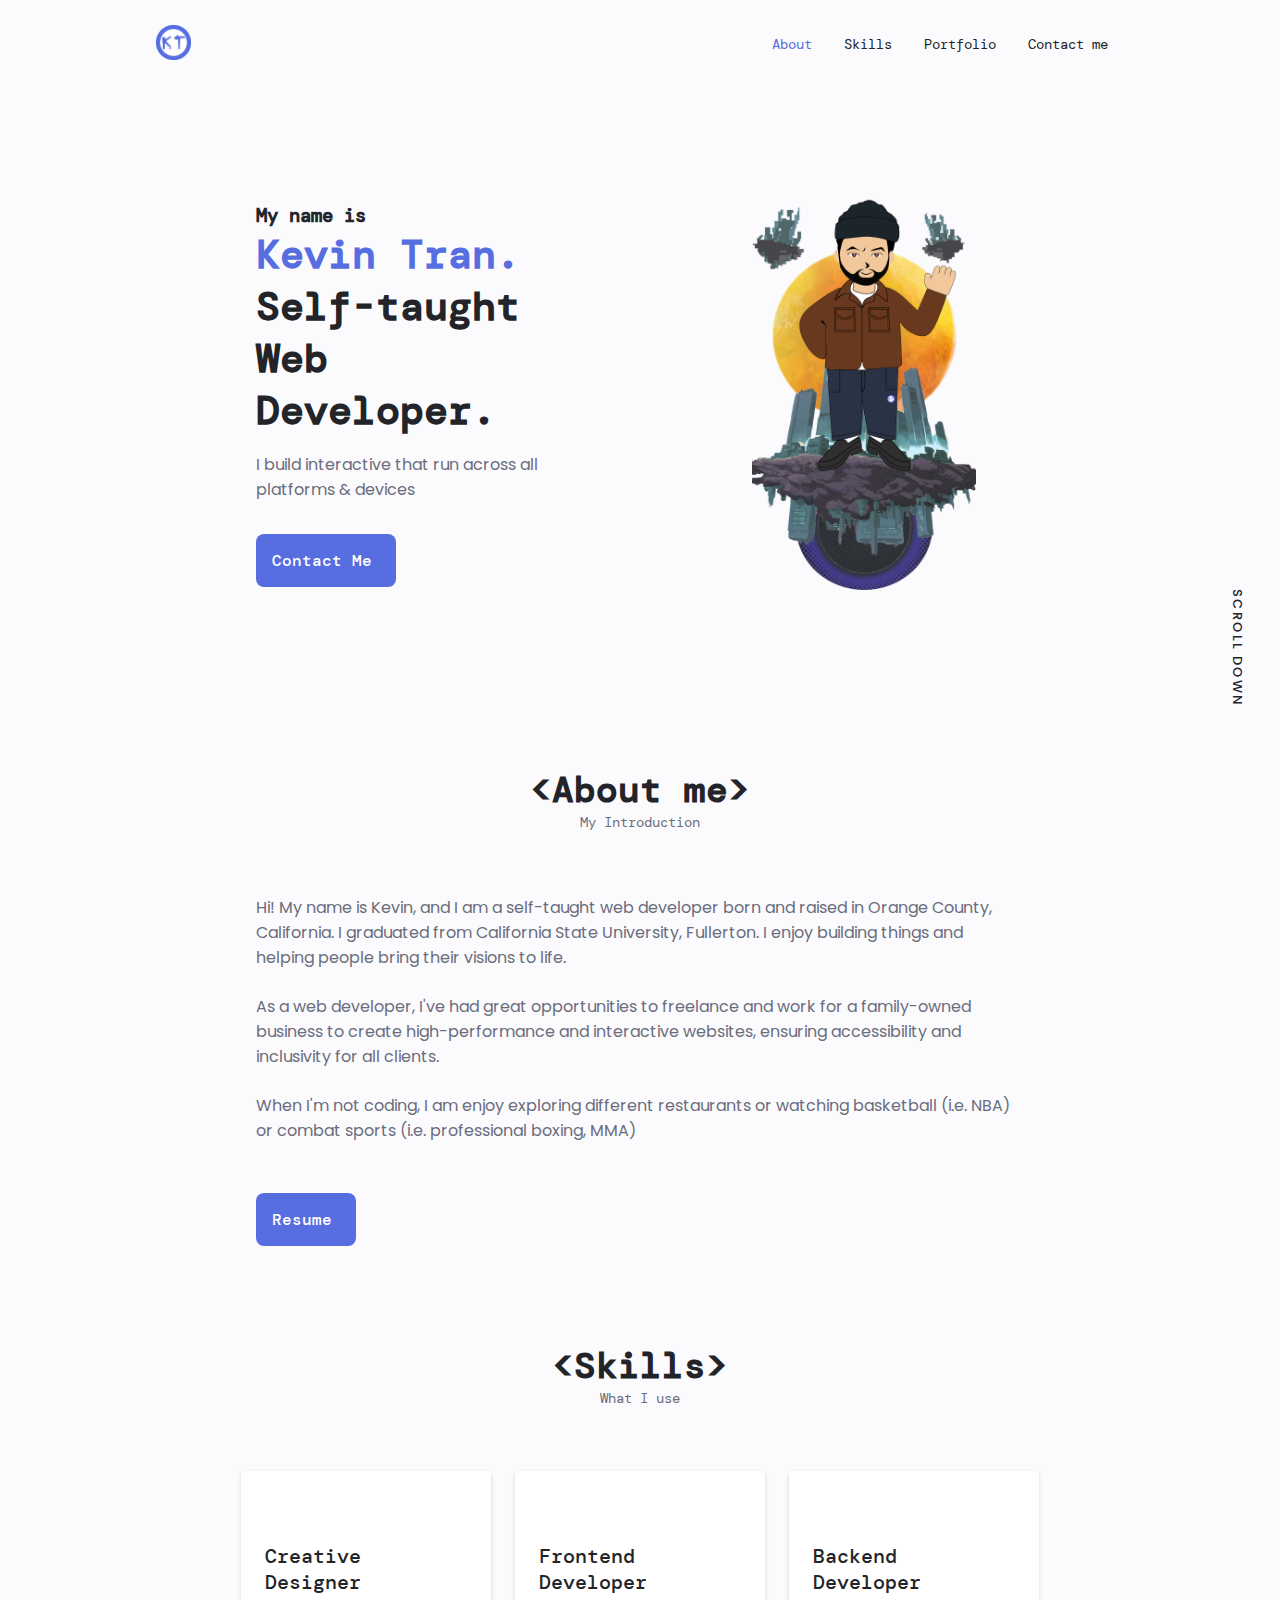
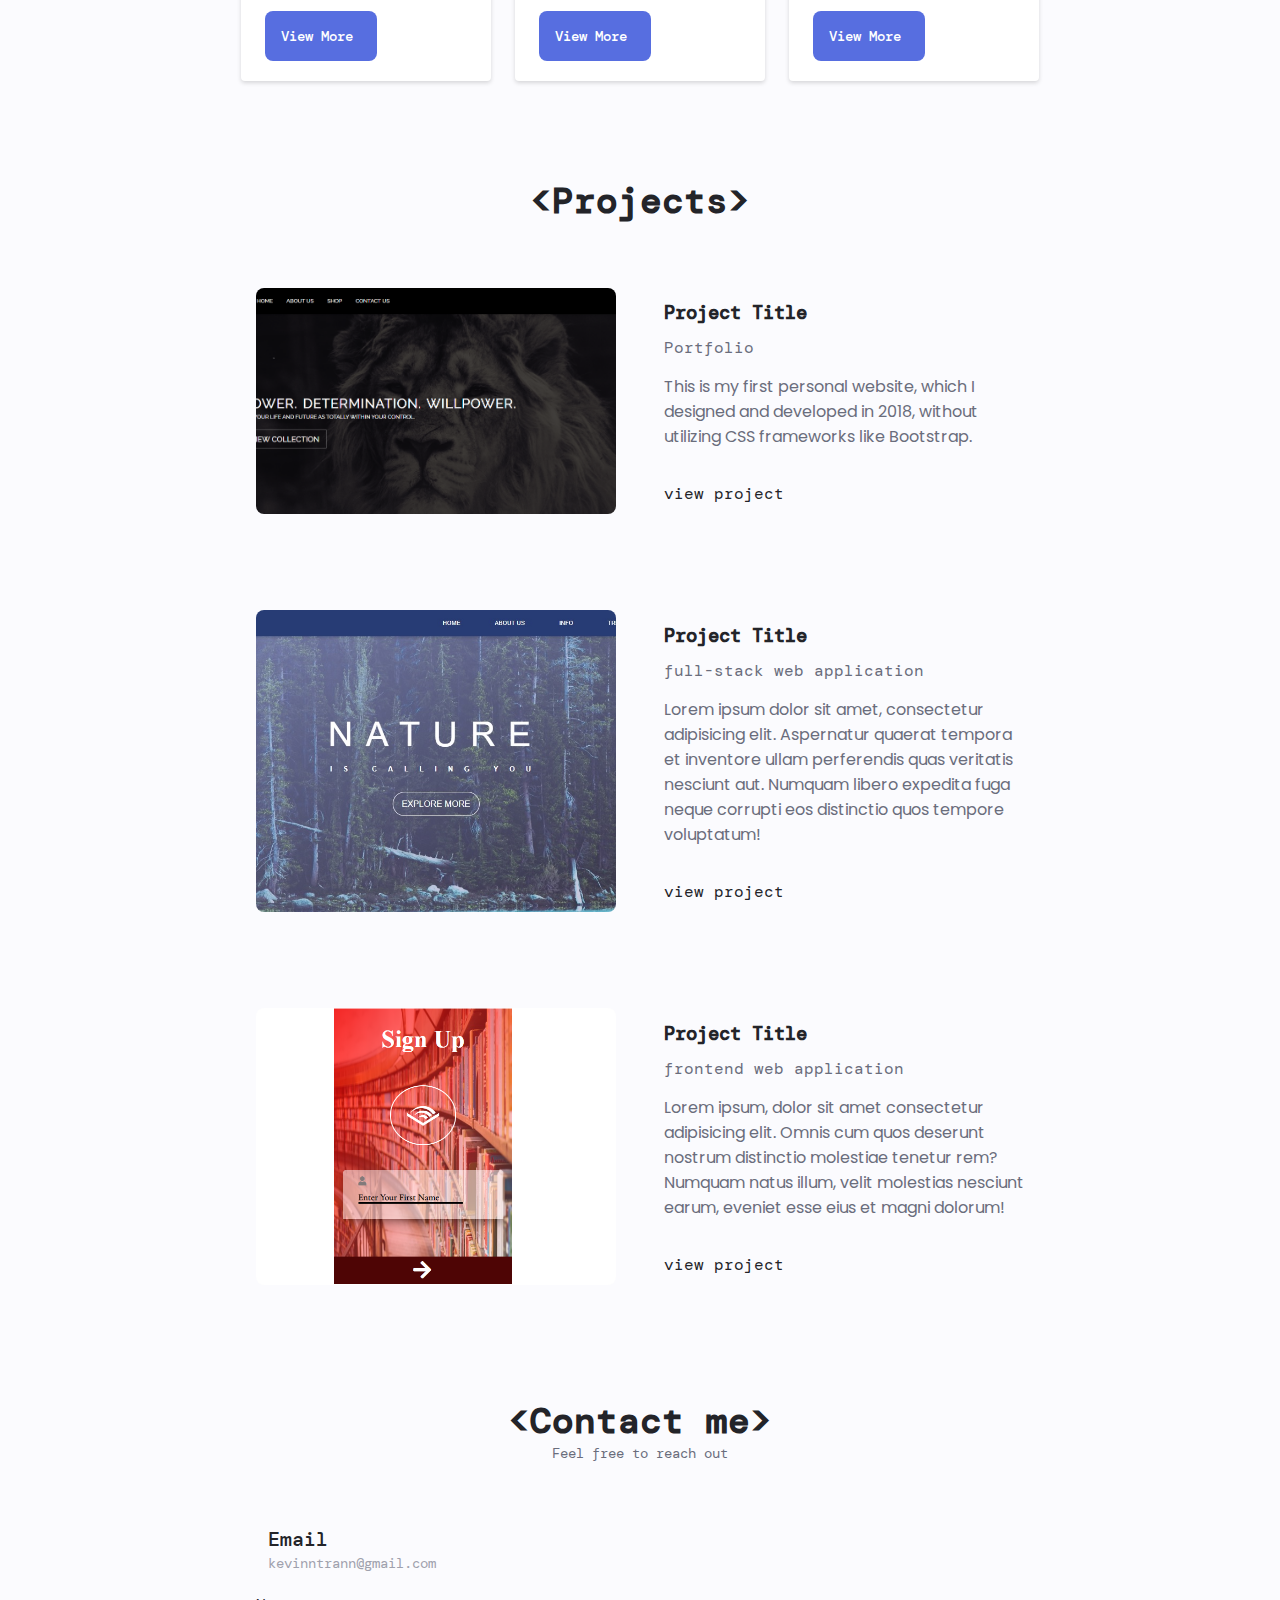
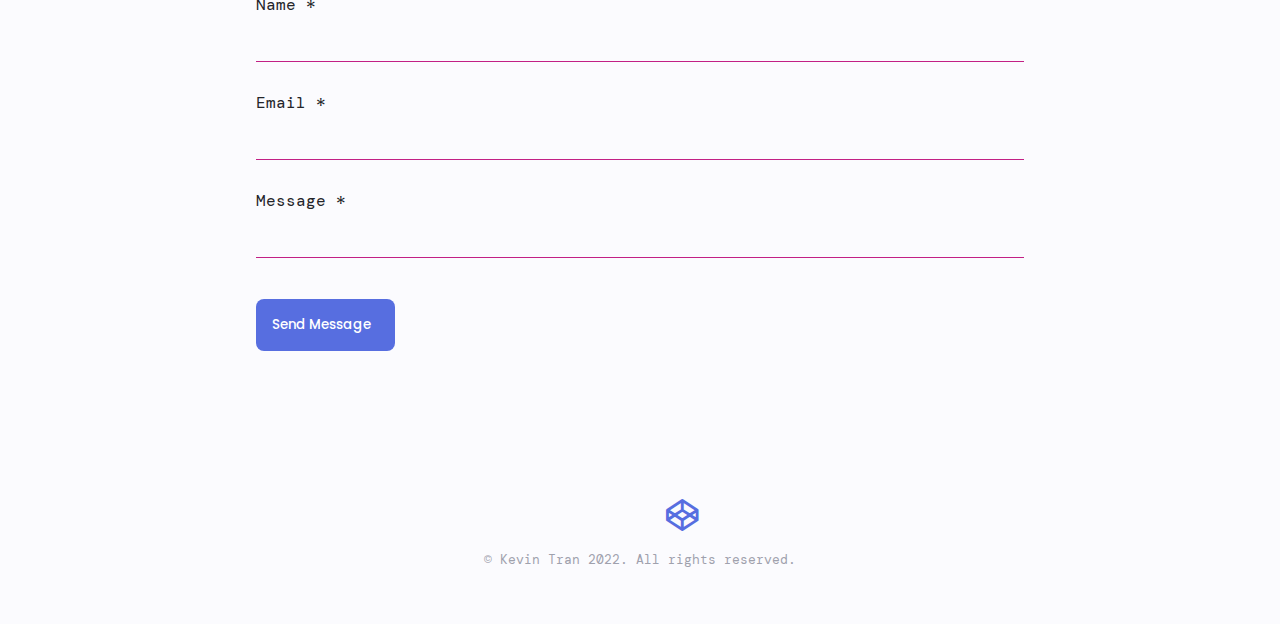
==== commit c957bf50: "fix featured project style" ====
--- a/index.html
+++ b/index.html
@@ -156,7 +156,7 @@
                         <h3 class="skills__title">Creative<br> Designer</h3>
                     </div>
 
-                    <span class="button button--flex button--small button--link skills__button">
+                    <span class="button button--flex skills__button">
                         View More
                         <i class="uil uil-arrow-right button__icon"></i>
                     </span>
@@ -195,7 +195,7 @@
                         <h3 class="skills__title">Frontend <br> Developer</h3>
                     </div>
 
-                    <span class="button button--flex button--small button--link skills__button">
+                    <span class="button button--flex skills__button">
                         View More
                         <i class="uil uil-arrow-right button__icon"></i>
                     </span>
@@ -240,7 +240,7 @@
                         <h3 class="skills__title">Backend <br> Developer</h3>
                     </div>
 
-                    <span class="button button--flex button--small button--link skills__button">
+                    <span class="button button--flex skills__button">
                         View More
                         <i class="uil uil-arrow-right button__icon"></i>
                     </span>
@@ -274,52 +274,39 @@
             <span class="section__subtitle"></span>
 
             <div class="portfolio__container container grid">
-                <img src="" alt="" class="about__img">
+                <div class="project__thumbnail">
+                    <img src="./assets/img/project-1.png" alt="" class=" project__img">
+                </div>
+
 
                 <div class="project__data">
-                    <div class="project__title">
-                        <h3>Project Title</h3>
-                        <span class="project__subtitle">Portfolio</span>
-                    </div>
-
-                    <p class="project__details">This is my first personal website, which I designed and developed from
-                        scratch in 2018, without utilizing CSS frameworks like Bootstrap.</p>
-
-                    <!-- <div class="skill__list">
-                        <div>
-
-                            <span class="skill__name">HTML</span>
-                        </div>
-
-                        <div>
-
-                            <span class="skill__name">CSS3</span>
-                        </div>
-
-                        <div>
-
-                            <span class="skill__name">Flexbox</span>
-                        </div>
-                        <div>
-                           
-                            <span class="skill__name">Sass/SCSS</span>
-                        </div>
-                        <div>
-                    
-                            <span class="skill__name">JavaScript</span>
-                        </div>
-                    </div> -->
-
-                </div>
-
-
-                <img src="" alt="" class="about__img">
+
+                    <h3 class="project__title">Project Title</h3>
+
+                    <span class="project__subtitle">Portfolio</span>
+
+                    <p class="project__details">This is my first personal website, which I designed and developed in
+                        2018, without utilizing CSS frameworks like Bootstrap.</p>
+
+                    <div class="project__link">
+                        <a href=""><span class="project__button">view project <i
+                                    class="uil uil-arrow-right project__icon"></i></span></a>
+                    </div>
+
+
+
+                </div>
+
+
+                <div class="project__thumbnail">
+                    <img src="./assets/img/project-2.jpg" alt="" class=" project__img">
+                </div>
 
                 <div class="project__data">
-                    <div class="project__title">
-                        <h3>Project Title</h3>
-                        <span class="project__subtitle">full-stack web application</span>
-                    </div>
+
+                    <h3 class="project__title">Project Title</h3>
+                    <span class="project__subtitle">full-stack web application</span>
+
 
                     <span class="project__subtitle"></span>
 
@@ -327,66 +314,34 @@
                         quaerat tempora et inventore ullam perferendis quas veritatis nesciunt aut. Numquam libero
                         expedita fuga neque corrupti eos distinctio quos tempore voluptatum!</p>
 
-                    <!-- <div class="skill__list">
-                        <div>
-                            <span class="skill-list-title">03</span>
-                            <span class="skill__name">HTML</span>
-                        </div>
-
-                        <div>
-                            <span class="about__info-title">20+</span>
-                            <span class="skill__name">CSS3</span>
-                        </div>
-
-                        <div>
-                            <span class="about__info-title">01</span>
-                            <span class="skill__name">JavaScript</span>
-                        </div>
-                        <div>
-
-                            <span class="skill__name">Sass/SCSS</span>
-                        </div>
-                    </div> -->
-
-                </div>
-
-
-
-                <img src="" alt="" class="about__img">
+                    <div class="project__link">
+                        <a href=""><span class="project__button">view project <i
+                                    class="uil uil-arrow-right project__icon"></i></span></a>
+                    </div>
+
+
+                </div>
+
+
+
+                <div class="project__thumbnail">
+                    <img src="./assets/img/project-3.png" alt="" class=" project__img">
+                </div>
 
                 <div class="project__data">
-                    <div class="project__title">
-                        <h3>Project Title</h3>
-
-                        <span class="project__subtitle">frontend web application</span>
-                    </div>
-
-
+
+                    <h3 class="project__title">Project Title</h3>
+
+                    <span class="project__subtitle">frontend web application</span>
 
                     <p class="project__details">Lorem ipsum, dolor sit amet consectetur adipisicing elit. Omnis cum
                         quos deserunt nostrum distinctio molestiae tenetur rem? Numquam natus illum, velit molestias
                         nesciunt earum, eveniet esse eius et magni dolorum!</p>
 
-                    <!-- <div class="skill__list">
-                        <div>
-                            <span class="skill-list-title">03</span>
-                            <span class="skill__name">HTML</span>
-                        </div>
-
-                        <div>
-                            <span class="about__info-title">20+</span>
-                            <span class="skill__name">CSS3</span>
-                        </div>
-
-                        <div>
-                            <span class="about__info-title">01</span>
-                            <span class="skill__name">JavaScript</span>
-                        </div>
-                        <div>
-
-                            <span class="skill__name">Sass/SCSS</span>
-                        </div>
-                    </div> -->
+                    <div class="project__link">
+                        <a href=""><span class="project__button">view project <i
+                                    class="uil uil-arrow-right project__icon"></i></span></a>
+                    </div>
 
                 </div>
 
--- a/assets/css/styles.css
+++ b/assets/css/styles.css
@@ -455,27 +455,18 @@
   margin-bottom: var(--mb-1-5);
 }
 
-.about__info,
-.skill__list {
+.about__info {
   display: flex;
   justify-content: space-evenly;
   margin-bottom: var(--mb-2-5);
 }
 
-/* .about__info-title {
-  font-size: var(--h2-font-size);
-  font-weight: var(--font-semi-bold);
-  color: var(--title-color);
-} */
-
-.about__info-name,
-.skill-name {
+.about__info-name {
   font-size: var(--small-font-size);
 }
 
 .about__info-title,
-.about__info-name,
-.skill__name {
+.about__info-name {
   display: block;
   text-align: center;
 }
@@ -584,6 +575,59 @@
   visibility: visible;
 }
 
+/*==================== FEATURED PROJECTS ====================*/
+.project__thumbnail {
+  height: 100%;
+  width: 100%;
+}
+
+.project__img {
+  display: block;
+  height: 100%;
+  width: 100%;
+  -o-object-fit: cover;
+  object-fit: cover;
+  filter: none;
+  border-radius: 0.5rem;
+  /* justify-self: center;
+  align-self: flex-start; */
+}
+
+.project__data {
+  position: relative;
+}
+
+.project__title {
+  display: block;
+  margin-bottom: var(--mb-0-75);
+}
+
+.project__subtitle {
+  display: block;
+  margin-bottom: var(--mb-1);
+}
+
+.project__link {
+  display: inline-block;
+  padding: 10px 0;
+  cursor: pointer;
+}
+
+.project__button {
+  display: inline-block; /* Ensures the button takes only the necessary width */
+  position: relative; /* Allows positioning of the arrow icon relative to the button */
+}
+
+.project__icon {
+  position: absolute; /* Position the arrow icon relative to its container */
+  transition: transform 0.3s ease; /* Apply a smooth transition effect */
+}
+
+.project__link:hover .project__icon {
+  transform: translateX(
+    5px
+  ); /* Move the arrow icon 5 pixels to the right when hovered */
+}
 /*==================== CONTACT ME ====================*/
 
 .contact {
@@ -807,9 +851,9 @@
     padding: 0 0.5rem;
   }
 
-  .project__img {
+  /* .project__img {
     width: 200px;
-  }
+  } */
 }
 
 /* For medium devices */
@@ -817,13 +861,13 @@
   .home__data {
     grid-column: initial;
   }
-
+  /* 
   .project__container,
   .contact__container,
   .footer__container {
     grid-template-columns: repeat(2, 1fr);
     align-items: center;
-  }
+  } */
 
   .home__img {
     width: 70%;
@@ -944,9 +988,10 @@
   .skills__icon {
     font-size: 2rem;
   }
-  .service__content {
+  /* .skills__content {
     padding: 6rem 0 2rem 2.5rem;
-  }
+  } */
+
   .skills__modal-content {
     width: 450px;
   }
@@ -957,19 +1002,20 @@
     row-gap: 6rem;
   }
 
-  .portfolio__img {
-    width: 320px;
-  }
+  .project__thumbnail {
+    height: 100%;
+    width: 100%;
+  }
+
+  .project__img {
+    height: 100%;
+    width: 100%;
+  }
+
   .portfolio__content {
     align-items: center;
   }
 
-  .project {
-    text-align: initial;
-  }
-  .project__bg {
-    background: none;
-  }
   .project__container {
     background-color: var(--first-color-second);
     border-radius: 1rem;
